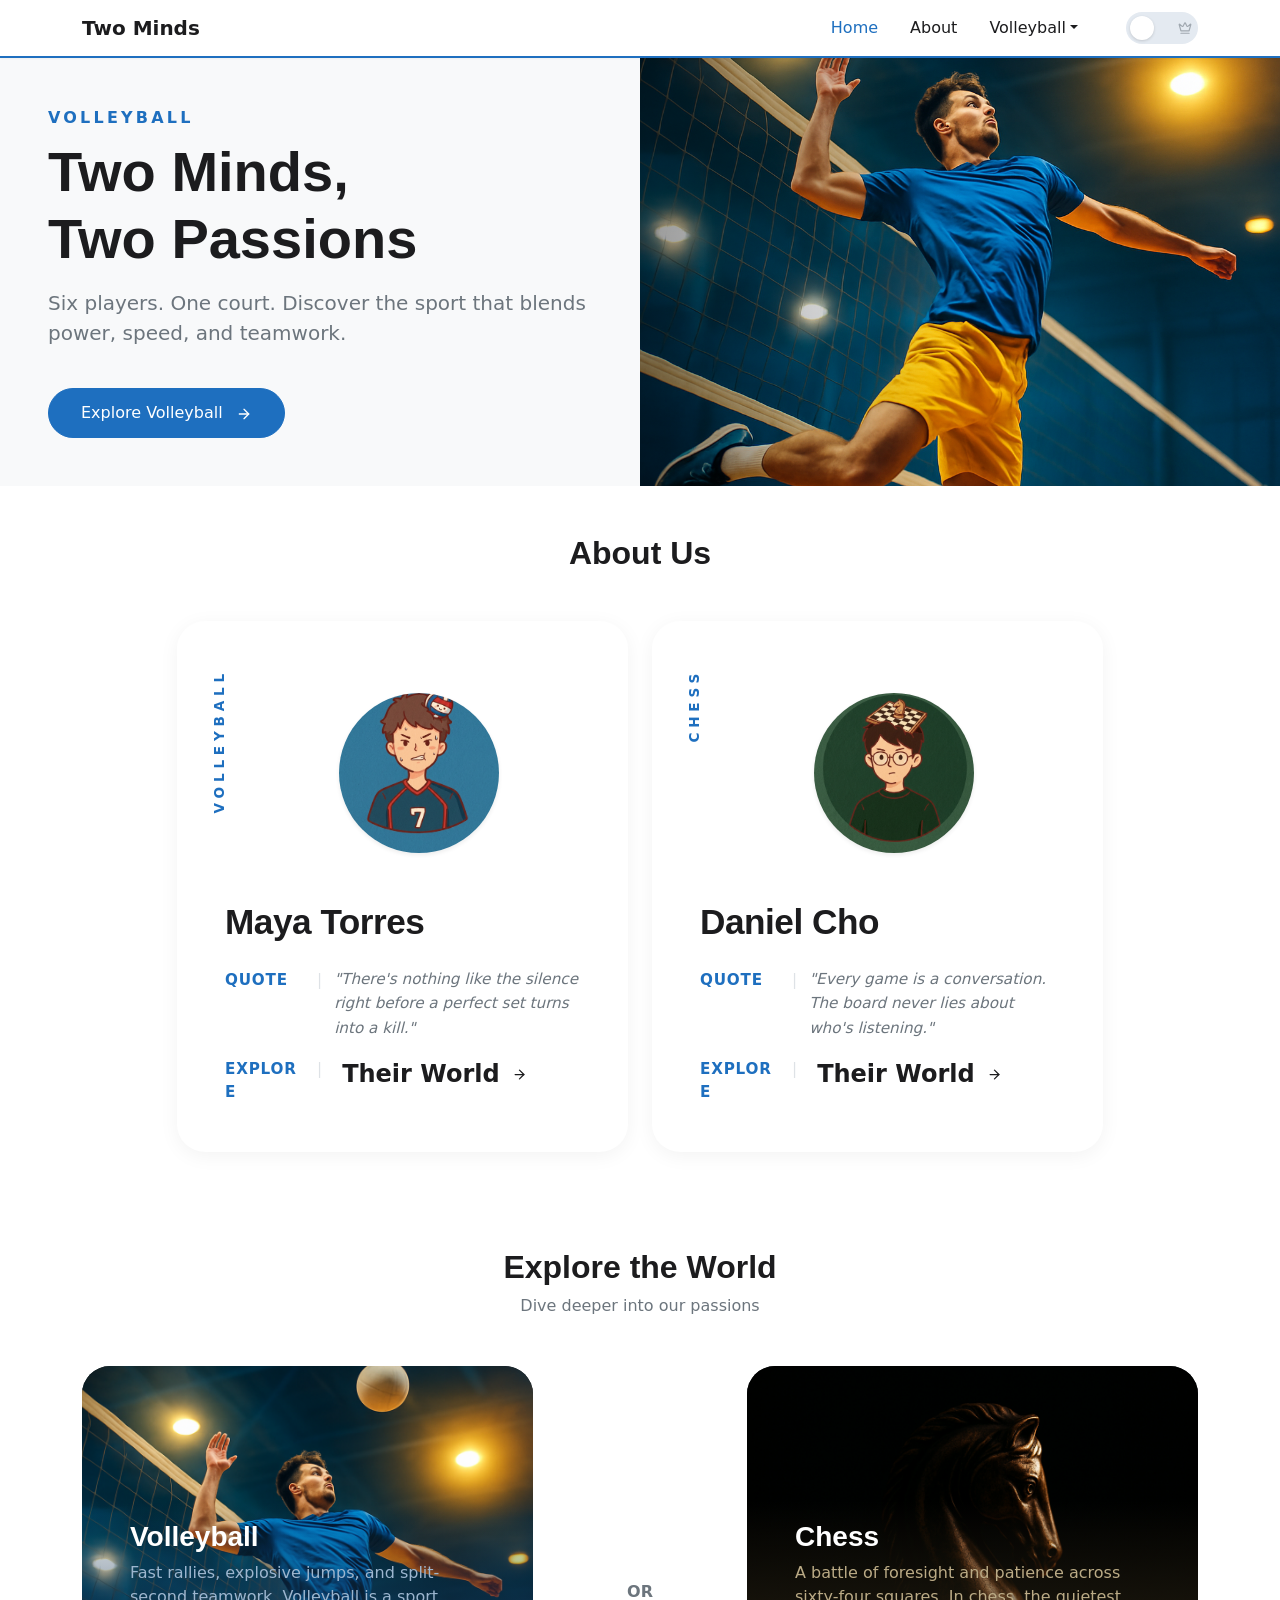
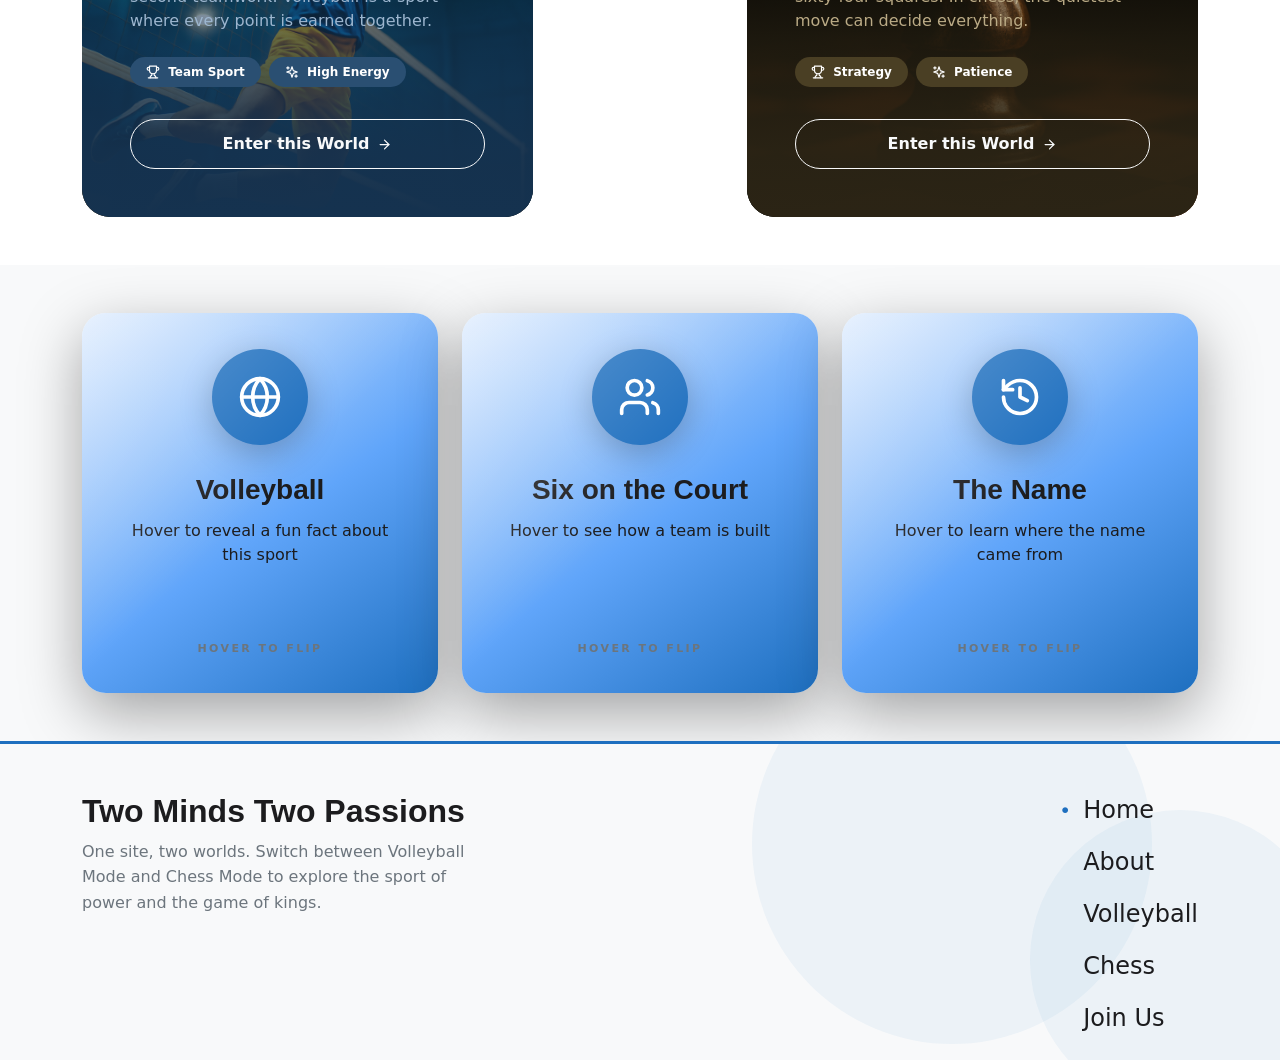
==== index.html @ 5bdd3b9e "Added extra pages and simplified everything" ====
<!DOCTYPE html>
<html lang="en" data-mode="volleyball">

<head>
  <meta charset="UTF-8">
  <title>Home Page</title>
  <link href="https://cdn.jsdelivr.net/npm/bootstrap@5.3.3/dist/css/bootstrap.min.css" rel="stylesheet">
  <link rel="stylesheet" href="./css/styles.css">
  <link rel="icon" href="data:,">
</head>

<body class="tmt">
  <!-- Navigation Bar -->
  <header class="navbar navbar-expand-md sticky-top tmt cnav">
    <div class="container">
      <a href="./index.html" class="navbar-brand fw-bold">Two Minds</a>
      <ul class="navbar-nav ms-auto me-4 gap-3 align-items-center">
        <li class="nav-item">
          <a href="./index.html" class="nav-link active">Home</a>
        </li>
        <li class="nav-item">
          <a href="./about.html" class="nav-link">About</a>
        </li>
        <li class="nav-item dropdown">
          <a class="nav-link dropdown-toggle dtl" href="javascript:void(0)" data-bs-toggle="dropdown">Volleyball</a>
          <ul class="dmenu dropdown-menu">
            <li><a class="dropdown-item" href="./chess_matches.html">Matches</a></li>
          </ul>
        </li>
      </ul>
      <div class="d-flex align-items-center">
        <!-- Mode Toggle -->
        <button type="button" class="mtn mt mtl ms-md-3">
          <span class="mti">
            <svg class="mtiv" width="14" height="14" viewBox="0 0 24 24" fill="none" stroke="currentColor"
              stroke-width="2" stroke-linecap="round" stroke-linejoin="round">
              <circle cx="12" cy="12" r="10" />
              <path d="M12 2a14.5 14.5 0 0 0 0 20 14.5 14.5 0 0 0 0-20" />
              <path d="M2 12h20" />
            </svg>
            <svg class="mtic" width="14" height="14" viewBox="0 0 24 24" fill="none" stroke="currentColor"
              stroke-width="2" stroke-linecap="round" stroke-linejoin="round">
              <path
                d="M11.562 3.266a.5.5 0 0 1 .876 0L15.39 8.87a1 1 0 0 0 1.516.294L21.183 5.5a.5.5 0 0 1 .798.519l-2.834 10.246a1 1 0 0 1-.956.734H5.81a1 1 0 0 1-.957-.734L2.02 6.019a.5.5 0 0 1 .798-.519l4.276 3.664a1 1 0 0 0 1.516-.294z" />
              <path d="M5 21h14" />
            </svg>
          </span>
          <span class="mtk"></span>
        </button>
      </div>
    </div>
  </header>

  <main>
    <!-- ============================================== -->
    <!-- HERO SECTION                                   -->
    <!-- The big introductory banner at the top of the  -->
    <!-- page with the image and main title.            -->
    <!-- ============================================== -->
    <section class="hero tmt">
      <div class="container-fluid p-0">
        <div class="row g-0">
          <div class="col-md-6 order-md-2">
            <div class="spot hwrap w-100 h-100">
              <img class="hbase img-fluid w-100 h-100 object-fit-cover" src="./assets/volleyball_hero.png">
              <div class="rlayer">
                <img class="rimage img-fluid w-100 h-100 object-fit-cover" src="./assets/chess_hero.png">
                <span class="ring"></span>
              </div>
              <div class="hgrad"></div>
            </div>
          </div>
          <div class="col-md-6 order-md-1 d-flex align-items-center">
            <div class="hcont p-5 w-100">
              <p class="heye mb-2 text-uppercase fw-bold">Volleyball</p>
              <h1 class="htit display-4 fw-bold">Two Minds, Two Passions</h1>
              <p class="hsub lead mt-3">Six players. One court. Discover the sport that
                blends power, speed, and teamwork.</p>
              <a href="./about.html#hobbies" class="cta btn btn-primary mt-4">
                <span class="ctat">Explore Volleyball</span>
                <svg class="ms-2" width="16" height="16" viewBox="0 0 24 24" fill="none" stroke="currentColor"
                  stroke-width="2" stroke-linecap="round" stroke-linejoin="round">
                  <path d="M5 12h14" />
                  <path d="m12 5 7 7-7 7" />
                </svg>
              </a>
            </div>
          </div>
        </div>
      </div>
    </section>

    <!-- ============================================== -->
    <!-- ABOUT US SECTION                               -->
    <!-- The section displaying the business cards for  -->
    <!-- the two different profiles (Volleyball/Chess)  -->
    <!-- ============================================== -->
    <section class="about tmt py-5">
      <div class="container">
        <div class="reveal text-center mb-5">
          <h2 class="about-heading fw-bold">
            About Us
            <span class="about-underline"></span>
          </h2>
        </div>

        <div class="row g-4 justify-content-center about-cards">
          <div class="col-md-5 reveal reveal-delay-1">
            <div class="card bcard h-100 border-0 tmt">
              <div class="bcinn d-flex flex-column h-100  p-4 p-xl-5">

                <div class="bcvl">VOLLEYBALL</div>

                <div class="bcaw d-flex justify-content-center mb-5 mt-4">
                  <img class="bca rounded-circle object-fit-cover shadow-sm" src="./assets/volleyball_player.jpg"
                    width="160" height="160">
                </div>

                <div class="bci mt-auto text-start">
                  <h3 class="bcn fw-bold mb-4">Maya Torres</h3>

                  <div class="bcdets d-flex flex-column gap-3">
                    <div class="bcdr">
                      <span class="bcdl">QUOTE</span>
                      <span class="bcds">|</span>
                      <span class="bcdv fst-italic">"There's nothing like the silence right before a
                        perfect set turns into a kill."</span>
                    </div>
                    <div class="bcdr">
                      <span class="bcdl">EXPLORE</span>
                      <span class="bcds">|</span>
                      <a href="#hobbies" class="flink text-decoration-none fw-bold" data-set-mode="volleyball">
                        Their World
                        <svg class="ms-1" width="15" height="15" viewBox="0 0 24 24" fill="none" stroke="currentColor"
                          stroke-width="2" stroke-linecap="round" stroke-linejoin="round">
                          <path d="M5 12h14" />
                          <path d="m12 5 7 7-7 7" />
                        </svg>
                      </a>
                    </div>
                  </div>
                </div>

              </div>
            </div>
          </div>

          <div class="col-md-5 reveal reveal-delay-2">
            <div class="card bcard h-100 border-0 tmt">
              <div class="bcinn d-flex flex-column h-100  p-4 p-xl-5">

                <div class="bcvl">CHESS</div>

                <div class="bcaw d-flex justify-content-center mb-5 mt-4">
                  <img class="bca rounded-circle object-fit-cover shadow-sm" src="./assets/chess_player.jpg" width="160"
                    height="160">
                </div>

                <div class="bci mt-auto text-start">
                  <h3 class="bcn fw-bold mb-4">Daniel Cho</h3>

                  <div class="bcdets d-flex flex-column gap-3">
                    <div class="bcdr">
                      <span class="bcdl">QUOTE</span>
                      <span class="bcds">|</span>
                      <span class="bcdv fst-italic">"Every game is a conversation. The board never lies
                        about who's listening."</span>
                    </div>
                    <div class="bcdr">
                      <span class="bcdl">EXPLORE</span>
                      <span class="bcds">|</span>
                      <a href="#hobbies" class="flink text-decoration-none fw-bold" data-set-mode="chess">
                        Their World
                        <svg class="ms-1" width="15" height="15" viewBox="0 0 24 24" fill="none" stroke="currentColor"
                          stroke-width="2" stroke-linecap="round" stroke-linejoin="round">
                          <path d="M5 12h14" />
                          <path d="m12 5 7 7-7 7" />
                        </svg>
                      </a>
                    </div>
                  </div>
                </div>

              </div>
            </div>
          </div>
        </div>
      </div>
    </section>

    <!-- Hobby Cards -->
    <section class="hobbies tmt py-5">
      <div class="container">
        <div class="reveal text-center mb-5">
          <h2 class="hobbies-heading fw-bold">Explore the World</h2>
          <p class="hobbies-subheading text-muted">Dive deeper into our passions</p>
        </div>

        <div class="row g-4 justify-content-center">
          <div class="col-md-5 reveal">
            <div class="card hcard border-0 h-100 overflow-hidden text-white bg-dark">
              <img class="card-img object-fit-cover h-100 w-100" src="./assets/volleyball_hero.png">
              <div class="position-absolute top-0 start-0 w-100 h-100"
                style="background: linear-gradient(to top, #15324f 0%, #15324ff2 15%, #15324fa6 40%, #00000000 70%); pointer-events: none;">
              </div>

              <div class="card-img-overlay d-flex flex-column justify-content-end p-4 p-xl-5">
                <h3 class="card-title fw-bold">Volleyball</h3>
                <p class="card-text mb-4" style="color: #9db6cf;">Fast rallies, explosive jumps, and split-second
                  teamwork. Volleyball is a sport where every point is earned together.</p>
                <div class="d-flex gap-2 mb-4 flex-wrap">
                  <span class="badge rounded-pill py-2 px-3" style="background-color: #2a4f72;">
                    <svg class="me-1" width="14" height="14" viewBox="0 0 24 24" fill="none" stroke="currentColor"
                      stroke-width="2" stroke-linecap="round" stroke-linejoin="round">
                      <path d="M6 9H4.5a2.5 2.5 0 0 1 0-5H6" />
                      <path d="M18 9h1.5a2.5 2.5 0 0 0 0-5H18" />
                      <path d="M4 22h16" />
                      <path d="M10 14.66V17c0 .55-.47.98-.97 1.21C7.85 18.75 7 20.24 7 22" />
                      <path d="M14 14.66V17c0 .55.47.98.97 1.21C16.15 18.75 17 20.24 17 22" />
                      <path d="M18 2H6v7a6 6 0 0 0 12 0V2Z" />
                    </svg>
                    Team Sport
                  </span>
                  <span class="badge rounded-pill py-2 px-3" style="background-color: #2a4f72;">
                    <svg class="me-1" width="14" height="14" viewBox="0 0 24 24" fill="none" stroke="currentColor"
                      stroke-width="2" stroke-linecap="round" stroke-linejoin="round">
                      <path
                        d="m12 3-1.912 5.813a2 2 0 0 1-1.275 1.275L3 12l5.813 1.912a2 2 0 0 1 1.275 1.275L12 21l1.912-5.813a2 2 0 0 1 1.275-1.275L21 12l-5.813-1.912a2 2 0 0 1-1.275-1.275L12 3Z" />
                      <path d="M5 3v4" />
                      <path d="M19 17v4" />
                      <path d="M3 5h4" />
                      <path d="M17 19h4" />
                    </svg>
                    High Energy
                  </span>
                </div>
                <button type="button"
                  class="btn btn-outline-light mt-2 fw-bold d-flex align-items-center justify-content-center"
                  data-set-mode="volleyball">
                  Enter this World
                  <svg class="ms-2" width="15" height="15" viewBox="0 0 24 24" fill="none" stroke="currentColor"
                    stroke-width="2" stroke-linecap="round" stroke-linejoin="round">
                    <path d="M5 12h14" />
                    <path d="m12 5 7 7-7 7" />
                  </svg>
                </button>
              </div>
            </div>
          </div>

          <div class="col-md-2 d-flex align-items-center justify-content-center py-3">
            <span class="text-muted text-uppercase fw-bold">or</span>
          </div>

          <div class="col-md-5 reveal reveal-delay-1">
            <div class="card hcard border-0 h-100 overflow-hidden text-white bg-dark">
              <img class="card-img object-fit-cover h-100 w-100" src="./assets/chess_hero.png">
              <div class="position-absolute top-0 start-0 w-100 h-100"
                style="background: linear-gradient(to top, #2b2415 0%, #2b2415f2 15%, #2b2415a6 40%, #00000000 70%); pointer-events: none;">
              </div>

              <div class="card-img-overlay d-flex flex-column justify-content-end p-4 p-xl-5">
                <h3 class="card-title fw-bold">Chess</h3>
                <p class="card-text mb-4" style="color: #bbab86;">A battle of foresight and patience across sixty-four
                  squares. In chess, the quietest move can decide everything.</p>
                <div class="d-flex gap-2 mb-4 flex-wrap">
                  <span class="badge rounded-pill py-2 px-3" style="background-color: #4a3f24;">
                    <svg class="me-1" width="14" height="14" viewBox="0 0 24 24" fill="none" stroke="currentColor"
                      stroke-width="2" stroke-linecap="round" stroke-linejoin="round">
                      <path d="M6 9H4.5a2.5 2.5 0 0 1 0-5H6" />
                      <path d="M18 9h1.5a2.5 2.5 0 0 0 0-5H18" />
                      <path d="M4 22h16" />
                      <path d="M10 14.66V17c0 .55-.47.98-.97 1.21C7.85 18.75 7 20.24 7 22" />
                      <path d="M14 14.66V17c0 .55.47.98.97 1.21C16.15 18.75 17 20.24 17 22" />
                      <path d="M18 2H6v7a6 6 0 0 0 12 0V2Z" />
                    </svg>
                    Strategy
                  </span>
                  <span class="badge rounded-pill py-2 px-3" style="background-color: #4a3f24;">
                    <svg class="me-1" width="14" height="14" viewBox="0 0 24 24" fill="none" stroke="currentColor"
                      stroke-width="2" stroke-linecap="round" stroke-linejoin="round">
                      <path
                        d="m12 3-1.912 5.813a2 2 0 0 1-1.275 1.275L3 12l5.813 1.912a2 2 0 0 1 1.275 1.275L12 21l1.912-5.813a2 2 0 0 1 1.275-1.275L21 12l-5.813-1.912a2 2 0 0 1-1.275-1.275L12 3Z" />
                      <path d="M5 3v4" />
                      <path d="M19 17v4" />
                      <path d="M3 5h4" />
                      <path d="M17 19h4" />
                    </svg>
                    Patience
                  </span>
                </div>
                <button type="button"
                  class="btn btn-outline-light mt-2 fw-bold d-flex align-items-center justify-content-center"
                  data-set-mode="chess">
                  Enter this World
                  <svg class="ms-2" width="15" height="15" viewBox="0 0 24 24" fill="none" stroke="currentColor"
                    stroke-width="2" stroke-linecap="round" stroke-linejoin="round">
                    <path d="M5 12h14" />
                    <path d="m12 5 7 7-7 7" />
                  </svg>
                </button>
              </div>
            </div>
          </div>
        </div>
      </div>
    </section>

    <!-- Save the current mode state -->
    <section class="highlights tmt py-5">
      <div class="container">
        <div class="row g-4 grid justify-content-center"></div>
      </div>
    </section>
  </main>

  <!-- Footer -->
  <footer class="footer tmt pt-5 pb-4">
    <div class="container d-flex justify-content-between">
      <div>
        <h3 class="fw-bold fs-2">Two Minds Two Passions</h3>
        <p class="ftag mb-4 pe-md-5" style="max-width: 450px;">
          One site, two worlds. Switch between Volleyball Mode and Chess Mode to explore the sport of power and the game
          of kings.
        </p>
      </div>
      <nav class="d-flex flex-column gap-3">
        <a href="./index.html" class="flink position-relative">
          <span class="position-absolute translate-middle-y"
            style="left: -16px; top: 50%; color: var(--primary); font-size: 20px;">•</span>
          Home
        </a>
        <a href="./about.html" class="flink">About</a>
        <a href="./index.html#hobbies" class="flink" data-set-mode="volleyball">Volleyball</a>
        <a href="./index.html#hobbies" class="flink" data-set-mode="chess">Chess</a>
        <a href="./join_us.html" class="flink">Join Us</a>
      </nav>
    </div>
  </footer>

  <!-- JavaScript -->
  <script src="https://cdn.jsdelivr.net/npm/bootstrap@5.3.3/dist/js/bootstrap.bundle.min.js"></script>
  <script src="./js/main.js"></script>
</body>

</html>
---- css/styles.css ----
/* ===== Design System: Material Design 3 Color Roles & Custom Properties ===== */
:root {
  /* Volleyball Mode (Light) */
  --primary: #1e6fbf; /* Blue */
  --accent: #f5c518; /* Yellow */
  --surface: #ffffff;
  --surfacealt: #f8f9fa; /* Light Gray */
  --text: #1c1c1e;
  --textalt: #6c757d;
  --cardbg: #ffffff;
  --border: #dee2e6;
  --footerbg: #f8f9fa;
  --footertext: var(--textalt);
}

[data-mode="chess"] {
  /* Chess Mode (Dark) */
  --primary: #d4a017; /* Gold */
  --accent: #ede8d0; /* Ivory */
  --surface: #121212;
  --surfacealt: #161616;
  --text: #f2f2f2;
  --textalt: #a09080;
  --cardbg: #1e1e1e;
  --border: #3a3020;
  --footerbg: #161616;
  --footertext: var(--textalt);
}

/* ===== Reset & Base (Apple HIG Typography) ===== */
html {
  scroll-behavior: smooth;
  font-family: -apple-system, BlinkMacSystemFont, "Segoe UI", Roboto, "Helvetica Neue", Arial, sans-serif;
  -webkit-font-smoothing: antialiased;
}

body {
  background-color: var(--surface);
  color: var(--text);
  line-height: 1.5;
  transition: background-color 0.5s ease-in-out, color 0.5s ease-in-out, opacity 0.5s ease-in-out;
}

.text-muted {
  color: var(--textalt) !important;
}

/* Override Bootstrap Defaults for Apple HIG Typography */
h1, h2, h3, h4, h5, h6, .h1, .h2, .h3, .h4, .h5, .h6 {
  font-family: -apple-system, BlinkMacSystemFont, "Segoe UI", Roboto, "Helvetica Neue", Arial, sans-serif;
  font-weight: 700;
  color: var(--text);
}

a {
  text-decoration: none;
  color: var(--primary);
}
a:hover {
  color: var(--accent);
}

/* ===== Global Transitions ===== */
.tmt,
.tmt * {
  transition-property: background-color, color, border-color, box-shadow, fill, stroke, transform, opacity;
  transition-duration: 0.5s;
  transition-timing-function: ease-in-out;
}

/* ===== Navbar (Bootstrap Overrides) ===== */
.cnav {
  background-color: var(--surface);
  border-bottom: 2px solid var(--primary);
  box-shadow: 0 1px 2px #0000000D;
}

.cnav .nav-link {
  color: var(--text);
  position: relative;
}

/* Nav Link Underline Animation */

.cnav .nav-link.active {
  color: var(--primary);
}

.cnav .nav-link:hover {
  color: var(--accent);
}

.cnav .navbar-brand {
  color: var(--text);
  transition: color 0.3s ease;
}

.cnav .navbar-brand:hover {
  color: var(--primary);
}

/* Navbar Toggle icon color fix for dark mode */
[data-mode="chess"] .navbar-toggler-icon {
  filter: invert(1);
}


/* Dropdown Menu overrides */
.dropdown-menu {
  background-color: var(--surface);
  border: 1px solid var(--border);
  border-radius: 8px;
  display: block;
  opacity: 0;
  visibility: hidden;
  transform: translateY(10px);
  transition: opacity 0.3s ease, transform 0.3s ease, visibility 0.3s;
}

.dropdown:hover .dropdown-menu {
  opacity: 1;
  visibility: visible;
  transform: translateY(0);
}
.dropdown-item {
  color: var(--text);
  transition: background-color 0.2s, color 0.2s;
}
.dropdown-item:hover,
.dropdown-item:focus {
  background-color: var(--surfacealt);
  color: var(--primary);
}
.dropdown-item.active,
.dropdown-item:active {
  background-color: var(--primary);
  color: var(--surface);
}

@media (min-width: 768px) {
  .dropdown:hover .dropdown-menu {
    display: block;
    margin-top: 0;
  }
}

/* ===== Hero Spotlight Component ===== */
.hero {
  background-color: var(--surfacealt);
}
.hwrap {
  position: relative;
  overflow: hidden;
  min-height: 400px;
}
.hbase,
.rimage {
  position: absolute;
  inset: 0;
  object-fit: cover;
}
.rlayer {
  pointer-events: none;
  position: absolute;
  inset: 0;
  opacity: 0;
  transition: opacity 0.3s ease-out;
}
.rlayer.is-active {
  opacity: 1;
}
.hgrad {
  pointer-events: none;
  position: absolute;
  inset: 0;
  background: linear-gradient(to right, #00000066, #00000000, #00000000);
}
.heye {
  letter-spacing: 3.2px;
  color: var(--primary);
}
.htit {
  text-wrap: balance;
}
.hsub {
  text-wrap: pretty;
  color: var(--textalt);
}
.cta {
  background-color: var(--primary);
  border-color: var(--primary);
  color: var(--surface);
}
.cta:hover {
  background-color: var(--accent);
  border-color: var(--accent);
  color: #1c1c1e; /* Hardcoded dark text for excellent contrast against light hover backgrounds */
}

/* ===== Business Card Layout (About Us) ===== */
.bcard, .hcard {
  border-radius: 28px !important;
}

.bcard {
  background-color: var(--cardbg);
  overflow: hidden;
  box-shadow: 0 4px 20px #0000000D;
  border: 0;
}

.bcvl {
  position: absolute;
  top: 48px;
  left: 32px;
  writing-mode: vertical-rl;
  transform: rotate(180deg);
  text-transform: uppercase;
  font-weight: 700;
  letter-spacing: 4.8px;
  color: var(--primary);
  font-size: 13.6px;
}
.bcaw {
  padding-left: 32px;
}
.bcn {
  font-size: 35.2px;
  letter-spacing: -0.48px;
}
.bcdr {
  display: flex;
  align-items: flex-start;
  font-size: 15.2px;
}
.bcdl {
  font-weight: 700;
  text-transform: uppercase;
  color: var(--primary);
  width: 80px;
  flex-shrink: 0;
  letter-spacing: 0.8px;
  margin-top: 2.4px; /* Optical alignment with text */
}
.bcds {
  margin: 2.4px 12px 0 12px;
  color: var(--border);
}
.bcdv {
  color: var(--textalt);
  line-height: 1.6;
}
/* ===== Hobby Card Override ===== */
.hcard {
  min-height: 420px;
}

/* ===== Flip Cards (Highlights) ===== */
.highlights-tile {
  height: 380px;
}
.tmp {
  perspective: 800px;
}
.tf {
  transform-style: preserve-3d;
  transition: transform 0.5s ease-in-out;
  position: relative;
  height: 100%;
  width: 100%;
}
.tft:hover .tf,
.tft:focus-visible .tf,
.tft.isf .tf {
  transform: rotateY(180deg);
}
.tff {
  backface-visibility: hidden;
  -webkit-backface-visibility: hidden;
  position: absolute;
  inset: 0;
  display: flex;
  align-items: center;
  justify-content: center;
  border-radius: 24px;
  text-align: center;
}
.tfb {
  transform: rotateY(180deg);
}
.highlights {
  background-color: var(--surfacealt);
}
.htrig {
  height: 100%;
  width: 100%;
  cursor: pointer;
  text-align: left;
  border: none;
  background: none;
  padding: 0;
}
.hfront, .hback {
  flex-direction: column;
  padding: 36px;
  box-shadow: 0 20px 60px #00000059;
  background-color: var(--cardbg);
}
.hfglare {
  position: absolute;
  inset: 0;
  background: linear-gradient(135deg, #FFFFFF59 0%, #FFFFFF00 50%);
  pointer-events: none;
}
.tff, .htrig, .hfglare {
  border-radius: 24px;
}

.hiwrap {
  margin-bottom: 28px;
  display: flex;
  height: 96px;
  width: 96px;
  align-items: center;
  justify-content: center;
  border-radius: 9999px;
  background: var(--primary);
  box-shadow: 0 8px 32px #00000040;
}
.hiwrap svg {
  height: 44px;
  width: 44px;
  color: var(--surface);
}
.hctit, .hbtit {
  font-weight: 700;
  margin-bottom: 12px;
}
.hchin, .hblab {
  margin-top: auto;
  font-size: 11px;
  font-weight: 600;
  text-transform: uppercase;
  letter-spacing: 2.4px;
  color: var(--textalt);
}

/* ===== Footer ===== */
.footer {
  position: relative;
  overflow: hidden;
  background-color: var(--footerbg);
  border-top: 3px solid var(--primary);
  color: var(--footertext);
  z-index: 1;
}
.footer::before,
.footer::after {
  content: "";
  position: absolute;
  border-radius: 50%;
  background-color: var(--primary);
  opacity: 0.05;
  z-index: -1;
  pointer-events: none;
}
.footer::before {
  width: 400px;
  height: 400px;
  top: -100px;
  right: 10%;
}
.footer::after {
  width: 300px;
  height: 300px;
  bottom: -50px;
  right: -50px;
}
.ftag {
  line-height: 1.6;
}
.flink {
  color: var(--text);
  transition: color 0.3s ease;
  text-decoration: none;
  font-size: 1.5rem; /* Equivalent to fs-4 */
  padding-left: 0.5rem; /* Equivalent to ps-2 */
}
/* ===== Mode Toggle (Existing Logic) ===== */
.btn {
  border-radius: 9999px;
  padding: 12px 32px;
  transition: transform 0.2s ease, background-color 0.3s ease, color 0.3s ease, border-color 0.3s ease;
  position: relative;
  overflow: hidden;
}

.btn:hover {
  transform: scale(1.05);
}

.btn:active {
  transform: scale(0.95);
}

.mt {
  position: relative;
  display: inline-flex;
  align-items: center;
  border-radius: 9999px;
  padding: 0 4px;
  transition: background-color 0.3s ease-in-out;
  background: #e4eaf1;
  border: none;
}
[data-mode="chess"] .mt {
  background: #2a2310;
}
.mt:focus-visible {
  outline: none;
  box-shadow: 0 0 0 2px var(--surface), 0 0 0 4px var(--primary);
}
.mtl { height: 32px; width: 72px; }
.mtl .mtk { height: 24px; width: 24px; }
.mts { height: 24px; width: 50px; }
.mts .mtk { height: 18px; width: 18px; }

.mti {
  pointer-events: none;
  position: absolute;
  inset: 0;
  display: flex;
  align-items: center;
  justify-content: space-between;
  padding: 0 6px;
}
.mtiv { color: #1e6fbf; }
[data-mode="chess"] .mtiv { color: #6c757d; }
.mtic { color: #a0a8b0; }
[data-mode="chess"] .mtic { color: #d4a017; }

.mtk {
  position: relative;
  z-index: 10;
  display: inline-flex;
  align-items: center;
  justify-content: center;
  border-radius: 9999px;
  background: #FFFFFF;
  box-shadow: 0 1px 3px #00000026;
  transition: transform 0.3s ease-in-out;
  transform: translateX(0);
}
[data-mode="chess"] .mtk {
  background: #d4a017;
}
[data-mode="chess"] .mtl .mtk { transform: translateX(40px); }
[data-mode="chess"] .mts .mtk { transform: translateX(26px); }


/* ===== Reveal Animations ===== */
.reveal {
  opacity: 0;
  transform: translateY(30px);
  transition: opacity 0.8s ease-out, transform 0.8s ease-out;
}
.reveal.is-visible {
  opacity: 1;
  transform: translateY(0);
}
.reveal-delay-1 { transition-delay: 0.2s; }
.reveal-delay-2 { transition-delay: 0.4s; }

/* Specific styling from join_us.html following design system guidelines */
.jhero {
  background: linear-gradient(135deg, var(--surface) 0%, var(--surfacealt) 100%);
  padding: 96px 0 48px;
  border-bottom: 1px solid var(--border);
}

.fcard {
  border: 1px solid var(--border);
  border-radius: 16px;
  box-shadow: 0 12px 32px #0000000D;
  background-color: var(--surface);
  overflow: hidden;
}



.form-label {
  font-weight: 600;
  color: var(--text);
  margin-bottom: 8px;
}

.form-control,
.form-select {
  background-color: var(--surfacealt);
  border: 1px solid var(--border);
  color: var(--text);
  border-radius: 8px;
  padding: 12px 16px;
  transition: all 0.2s ease;
}

.form-control:focus,
.form-select:focus {
  background-color: var(--surface);
  border-color: var(--primary);
  box-shadow: 0 0 0 3px #1E6FBF33;
}

[data-mode="chess"] .form-control:focus,
[data-mode="chess"] .form-select:focus {
  box-shadow: 0 0 0 3px #BBAB8633;
}

.form-check-input:checked {
  background-color: var(--primary);
  border-color: var(--primary);
}

.invalid-feedback {
  font-size: 14px;
  margin-top: 8px;
}

/* Ensure modal looks good in dark mode */
[data-mode="chess"] .modal-content {
  background-color: var(--surface);
  color: var(--text);
  border: 1px solid var(--border);
}

[data-mode="chess"] .modal-header {
  border-bottom-color: var(--border);
}

[data-mode="chess"] .modal-footer {
  border-top-color: var(--border);
}
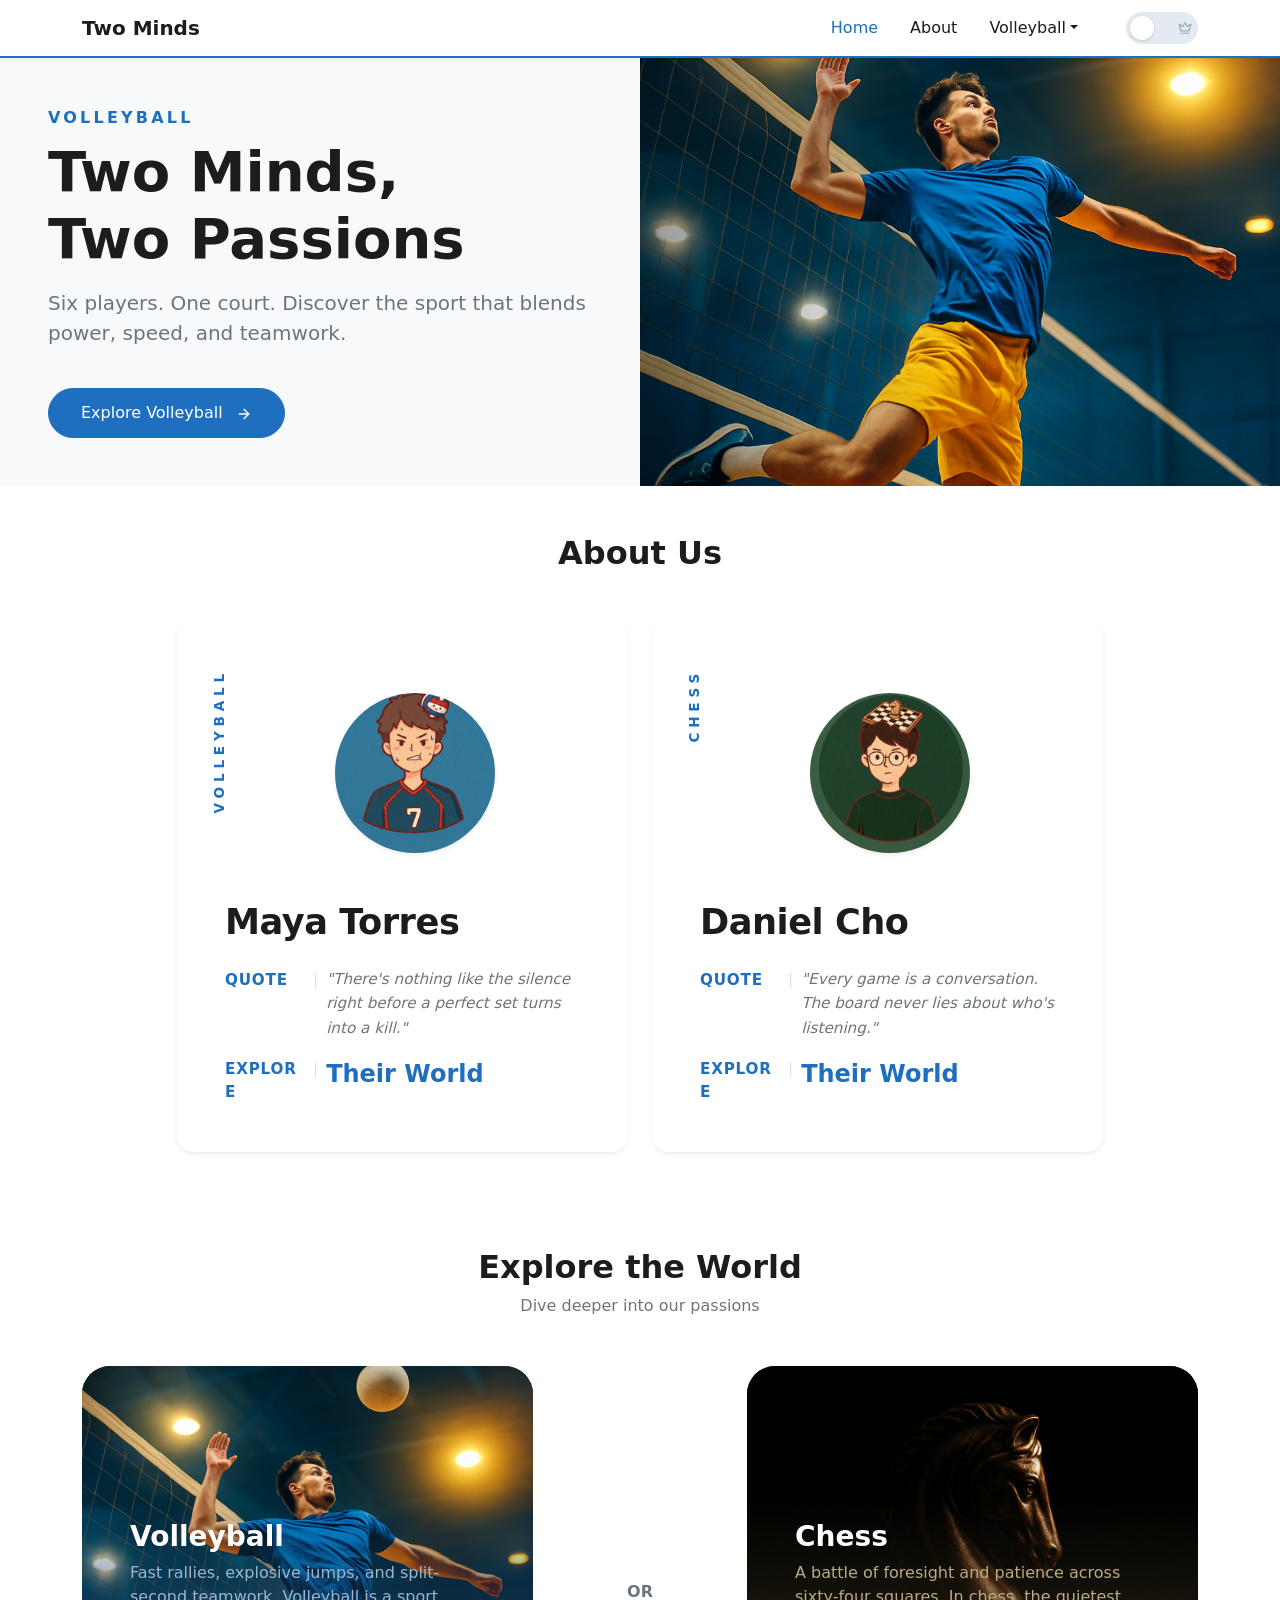
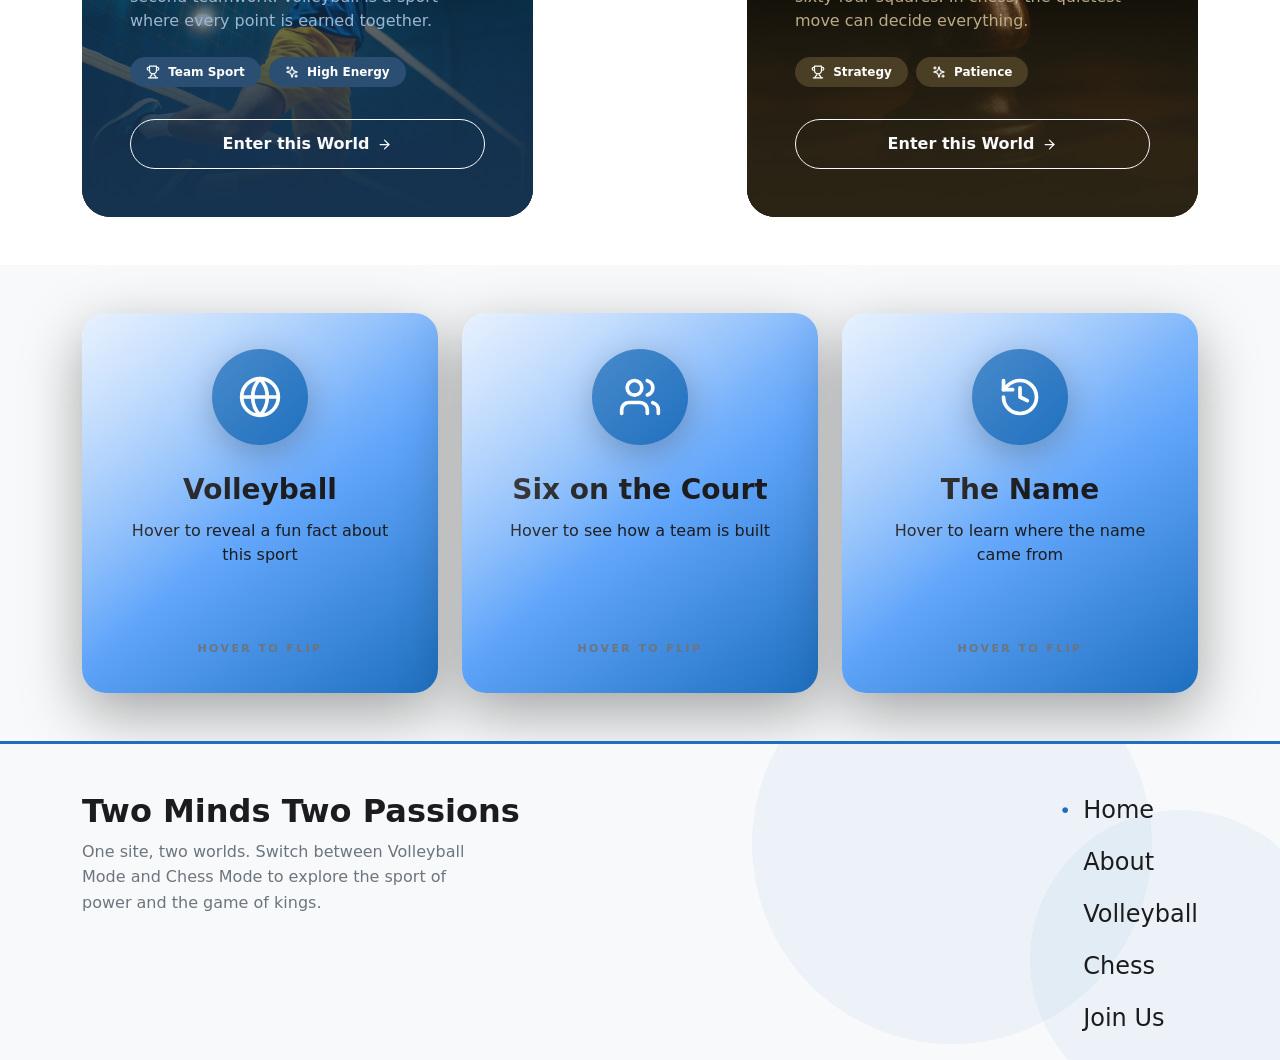
==== commit d52d46bf: "Created second sub-page for chess and linked" ====
--- a/index.html
+++ b/index.html
@@ -22,41 +22,22 @@
           <a href="./about.html" class="nav-link">About</a>
         </li>
         <li class="nav-item dropdown">
-          <a class="nav-link dropdown-toggle dtl" href="javascript:void(0)" data-bs-toggle="dropdown">Volleyball</a>
+          <a class="nav-link dropdown-toggle dtl" href="javascript:void(0)" data-bs-toggle="dropdown">Chess</a>
           <ul class="dmenu dropdown-menu">
             <li><a class="dropdown-item" href="./chess_matches.html">Matches</a></li>
+            <li><a class="dropdown-item" href="./chess_openings.html">Openings</a></li>
           </ul>
         </li>
       </ul>
       <div class="d-flex align-items-center">
         <!-- Mode Toggle -->
-        <button type="button" class="mtn mt mtl ms-md-3">
-          <span class="mti">
-            <svg class="mtiv" width="14" height="14" viewBox="0 0 24 24" fill="none" stroke="currentColor"
-              stroke-width="2" stroke-linecap="round" stroke-linejoin="round">
-              <circle cx="12" cy="12" r="10" />
-              <path d="M12 2a14.5 14.5 0 0 0 0 20 14.5 14.5 0 0 0 0-20" />
-              <path d="M2 12h20" />
-            </svg>
-            <svg class="mtic" width="14" height="14" viewBox="0 0 24 24" fill="none" stroke="currentColor"
-              stroke-width="2" stroke-linecap="round" stroke-linejoin="round">
-              <path
-                d="M11.562 3.266a.5.5 0 0 1 .876 0L15.39 8.87a1 1 0 0 0 1.516.294L21.183 5.5a.5.5 0 0 1 .798.519l-2.834 10.246a1 1 0 0 1-.956.734H5.81a1 1 0 0 1-.957-.734L2.02 6.019a.5.5 0 0 1 .798-.519l4.276 3.664a1 1 0 0 0 1.516-.294z" />
-              <path d="M5 21h14" />
-            </svg>
-          </span>
-          <span class="mtk"></span>
-        </button>
+        <button type="button" class="mtn mt mtl ms-md-3"></button>
       </div>
     </div>
   </header>
 
   <main>
-    <!-- ============================================== -->
-    <!-- HERO SECTION                                   -->
-    <!-- The big introductory banner at the top of the  -->
-    <!-- page with the image and main title.            -->
-    <!-- ============================================== -->
+    <!-- Hero section, image reveal different mode image as preview -->
     <section class="hero tmt">
       <div class="container-fluid p-0">
         <div class="row g-0">
@@ -90,105 +71,66 @@
       </div>
     </section>
 
-    <!-- ============================================== -->
-    <!-- ABOUT US SECTION                               -->
-    <!-- The section displaying the business cards for  -->
-    <!-- the two different profiles (Volleyball/Chess)  -->
-    <!-- ============================================== -->
+    <!-- About us section -->
     <section class="about tmt py-5">
       <div class="container">
-        <div class="reveal text-center mb-5">
-          <h2 class="about-heading fw-bold">
-            About Us
-            <span class="about-underline"></span>
-          </h2>
-        </div>
-
-        <div class="row g-4 justify-content-center about-cards">
-          <div class="col-md-5 reveal reveal-delay-1">
-            <div class="card bcard h-100 border-0 tmt">
-              <div class="bcinn d-flex flex-column h-100  p-4 p-xl-5">
-
-                <div class="bcvl">VOLLEYBALL</div>
-
-                <div class="bcaw d-flex justify-content-center mb-5 mt-4">
-                  <img class="bca rounded-circle object-fit-cover shadow-sm" src="./assets/volleyball_player.jpg"
-                    width="160" height="160">
-                </div>
-
-                <div class="bci mt-auto text-start">
-                  <h3 class="bcn fw-bold mb-4">Maya Torres</h3>
-
-                  <div class="bcdets d-flex flex-column gap-3">
-                    <div class="bcdr">
-                      <span class="bcdl">QUOTE</span>
-                      <span class="bcds">|</span>
-                      <span class="bcdv fst-italic">"There's nothing like the silence right before a
-                        perfect set turns into a kill."</span>
-                    </div>
-                    <div class="bcdr">
-                      <span class="bcdl">EXPLORE</span>
-                      <span class="bcds">|</span>
-                      <a href="#hobbies" class="flink text-decoration-none fw-bold" data-set-mode="volleyball">
-                        Their World
-                        <svg class="ms-1" width="15" height="15" viewBox="0 0 24 24" fill="none" stroke="currentColor"
-                          stroke-width="2" stroke-linecap="round" stroke-linejoin="round">
-                          <path d="M5 12h14" />
-                          <path d="m12 5 7 7-7 7" />
-                        </svg>
-                      </a>
-                    </div>
-                  </div>
-                </div>
-
-              </div>
-            </div>
-          </div>
-
-          <div class="col-md-5 reveal reveal-delay-2">
-            <div class="card bcard h-100 border-0 tmt">
-              <div class="bcinn d-flex flex-column h-100  p-4 p-xl-5">
-
-                <div class="bcvl">CHESS</div>
-
-                <div class="bcaw d-flex justify-content-center mb-5 mt-4">
-                  <img class="bca rounded-circle object-fit-cover shadow-sm" src="./assets/chess_player.jpg" width="160"
-                    height="160">
-                </div>
-
-                <div class="bci mt-auto text-start">
-                  <h3 class="bcn fw-bold mb-4">Daniel Cho</h3>
-
-                  <div class="bcdets d-flex flex-column gap-3">
-                    <div class="bcdr">
-                      <span class="bcdl">QUOTE</span>
-                      <span class="bcds">|</span>
-                      <span class="bcdv fst-italic">"Every game is a conversation. The board never lies
-                        about who's listening."</span>
-                    </div>
-                    <div class="bcdr">
-                      <span class="bcdl">EXPLORE</span>
-                      <span class="bcds">|</span>
-                      <a href="#hobbies" class="flink text-decoration-none fw-bold" data-set-mode="chess">
-                        Their World
-                        <svg class="ms-1" width="15" height="15" viewBox="0 0 24 24" fill="none" stroke="currentColor"
-                          stroke-width="2" stroke-linecap="round" stroke-linejoin="round">
-                          <path d="M5 12h14" />
-                          <path d="m12 5 7 7-7 7" />
-                        </svg>
-                      </a>
-                    </div>
-                  </div>
-                </div>
-
-              </div>
-            </div>
-          </div>
-        </div>
-      </div>
-    </section>
-
-    <!-- Hobby Cards -->
+        <h2 class="fw-bold text-center mb-5">About Us</h2>
+
+        <div class="row g-4 justify-content-center">
+
+          <div class="col-md-5">
+            <div class="card border-0 shadow-sm p-5 h-100 rounded-4" style="background-color: var(--cardbg);">
+              <div class="bclabel position-absolute text-uppercase fw-bold">VOLLEYBALL</div>
+              <div class="d-flex justify-content-center mb-5 mt-4 ps-4">
+                <img class="rounded-circle object-fit-cover shadow-sm" src="./assets/volleyball_player.jpg" width="160" height="160">
+              </div>
+              <div class="text-start">
+                <h3 class="bcname fw-bold mb-4">Maya Torres</h3>
+                <div class="d-flex flex-column gap-3">
+                  <div class="bcrow d-flex align-items-start">
+                    <span class="bckey fw-bold text-uppercase flex-shrink-0">QUOTE</span>
+                    <span class="bcsep mx-2">|</span>
+                    <span class="fst-italic text-muted" style="line-height: 1.6;">"There's nothing like the silence right before a perfect set turns into a kill."</span>
+                  </div>
+                  <div class="bcrow d-flex align-items-start">
+                    <span class="bckey fw-bold text-uppercase flex-shrink-0">EXPLORE</span>
+                    <span class="bcsep mx-2">|</span>
+                    <a href="#hobbies" class="flink fw-bold p-0" style="color: var(--primary);" data-set-mode="volleyball">Their World</a>
+                  </div>
+                </div>
+              </div>
+            </div>
+          </div>
+
+          <div class="col-md-5">
+            <div class="card border-0 shadow-sm p-5 h-100 rounded-4" style="background-color: var(--cardbg);">
+              <div class="bclabel position-absolute text-uppercase fw-bold">CHESS</div>
+              <div class="d-flex justify-content-center mb-5 mt-4 ps-4">
+                <img class="rounded-circle object-fit-cover shadow-sm" src="./assets/chess_player.jpg" width="160" height="160">
+              </div>
+              <div class="text-start">
+                <h3 class="bcname fw-bold mb-4">Daniel Cho</h3>
+                <div class="d-flex flex-column gap-3">
+                  <div class="bcrow d-flex align-items-start">
+                    <span class="bckey fw-bold text-uppercase flex-shrink-0">QUOTE</span>
+                    <span class="bcsep mx-2">|</span>
+                    <span class="fst-italic text-muted" style="line-height: 1.6;">"Every game is a conversation. The board never lies about who's listening."</span>
+                  </div>
+                  <div class="bcrow d-flex align-items-start">
+                    <span class="bckey fw-bold text-uppercase flex-shrink-0">EXPLORE</span>
+                    <span class="bcsep mx-2">|</span>
+                    <a href="#hobbies" class="flink fw-bold p-0" style="color: var(--primary);" data-set-mode="chess">Their World</a>
+                  </div>
+                </div>
+              </div>
+            </div>
+          </div>
+
+        </div>
+      </div>
+    </section>
+
+    <!-- Hobby card section -->
     <section class="hobbies tmt py-5">
       <div class="container">
         <div class="reveal text-center mb-5">
--- a/css/styles.css
+++ b/css/styles.css
@@ -45,9 +45,7 @@
   color: var(--textalt) !important;
 }
 
-/* Override Bootstrap Defaults for Apple HIG Typography */
-h1, h2, h3, h4, h5, h6, .h1, .h2, .h3, .h4, .h5, .h6 {
-  font-family: -apple-system, BlinkMacSystemFont, "Segoe UI", Roboto, "Helvetica Neue", Arial, sans-serif;
+h1, h2, h3, h4, h5, h6 {
   font-weight: 700;
   color: var(--text);
 }
@@ -197,62 +195,38 @@
   color: #1c1c1e; /* Hardcoded dark text for excellent contrast against light hover backgrounds */
 }
 
-/* ===== Business Card Layout (About Us) ===== */
-.bcard, .hcard {
+/* ===== Card Overrides ===== */
+.hcard {
   border-radius: 28px !important;
-}
-
-.bcard {
-  background-color: var(--cardbg);
-  overflow: hidden;
-  box-shadow: 0 4px 20px #0000000D;
-  border: 0;
-}
-
-.bcvl {
-  position: absolute;
+  min-height: 420px;
+}
+
+/* About Us card utility classes */
+.bclabel {
+  color: var(--primary);
   top: 48px;
   left: 32px;
   writing-mode: vertical-rl;
   transform: rotate(180deg);
-  text-transform: uppercase;
-  font-weight: 700;
   letter-spacing: 4.8px;
-  color: var(--primary);
   font-size: 13.6px;
 }
-.bcaw {
-  padding-left: 32px;
-}
-.bcn {
+.bcname {
   font-size: 35.2px;
   letter-spacing: -0.48px;
 }
-.bcdr {
-  display: flex;
-  align-items: flex-start;
+.bcrow {
   font-size: 15.2px;
 }
-.bcdl {
-  font-weight: 700;
-  text-transform: uppercase;
+.bckey {
   color: var(--primary);
   width: 80px;
-  flex-shrink: 0;
   letter-spacing: 0.8px;
-  margin-top: 2.4px; /* Optical alignment with text */
-}
-.bcds {
-  margin: 2.4px 12px 0 12px;
+  margin-top: 2.4px;
+}
+.bcsep {
   color: var(--border);
-}
-.bcdv {
-  color: var(--textalt);
-  line-height: 1.6;
-}
-/* ===== Hobby Card Override ===== */
-.hcard {
-  min-height: 420px;
+  margin-top: 2.4px;
 }
 
 /* ===== Flip Cards (Highlights) ===== */
@@ -422,8 +396,7 @@
 }
 .mtl { height: 32px; width: 72px; }
 .mtl .mtk { height: 24px; width: 24px; }
-.mts { height: 24px; width: 50px; }
-.mts .mtk { height: 18px; width: 18px; }
+
 
 .mti {
   pointer-events: none;
@@ -455,7 +428,7 @@
   background: #d4a017;
 }
 [data-mode="chess"] .mtl .mtk { transform: translateX(40px); }
-[data-mode="chess"] .mts .mtk { transform: translateX(26px); }
+
 
 
 /* ===== Reveal Animations ===== */
@@ -494,8 +467,7 @@
   margin-bottom: 8px;
 }
 
-.form-control,
-.form-select {
+.form-control {
   background-color: var(--surfacealt);
   border: 1px solid var(--border);
   color: var(--text);
@@ -504,15 +476,13 @@
   transition: all 0.2s ease;
 }
 
-.form-control:focus,
-.form-select:focus {
+.form-control:focus {
   background-color: var(--surface);
   border-color: var(--primary);
   box-shadow: 0 0 0 3px #1E6FBF33;
 }
 
-[data-mode="chess"] .form-control:focus,
-[data-mode="chess"] .form-select:focus {
+[data-mode="chess"] .form-control:focus {
   box-shadow: 0 0 0 3px #BBAB8633;
 }
 
@@ -526,17 +496,3 @@
   margin-top: 8px;
 }
 
-/* Ensure modal looks good in dark mode */
-[data-mode="chess"] .modal-content {
-  background-color: var(--surface);
-  color: var(--text);
-  border: 1px solid var(--border);
-}
-
-[data-mode="chess"] .modal-header {
-  border-bottom-color: var(--border);
-}
-
-[data-mode="chess"] .modal-footer {
-  border-top-color: var(--border);
-}
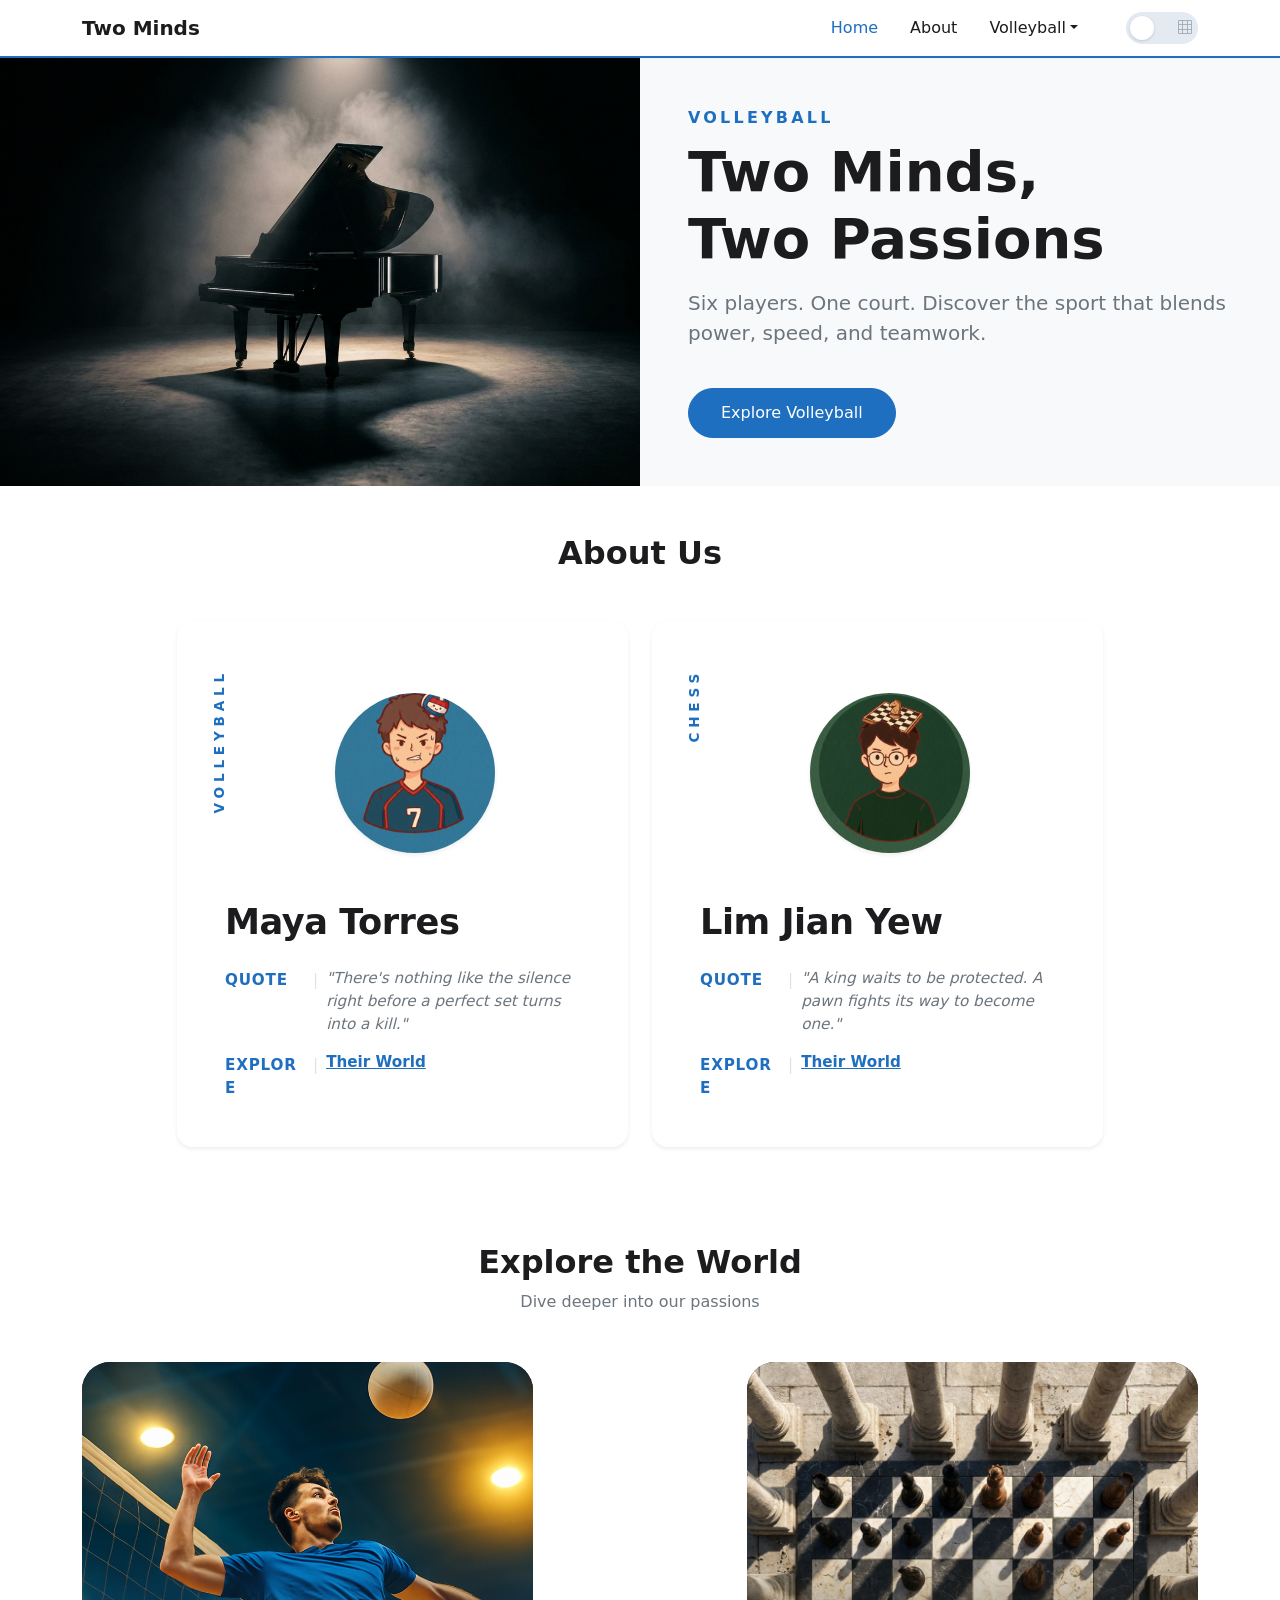
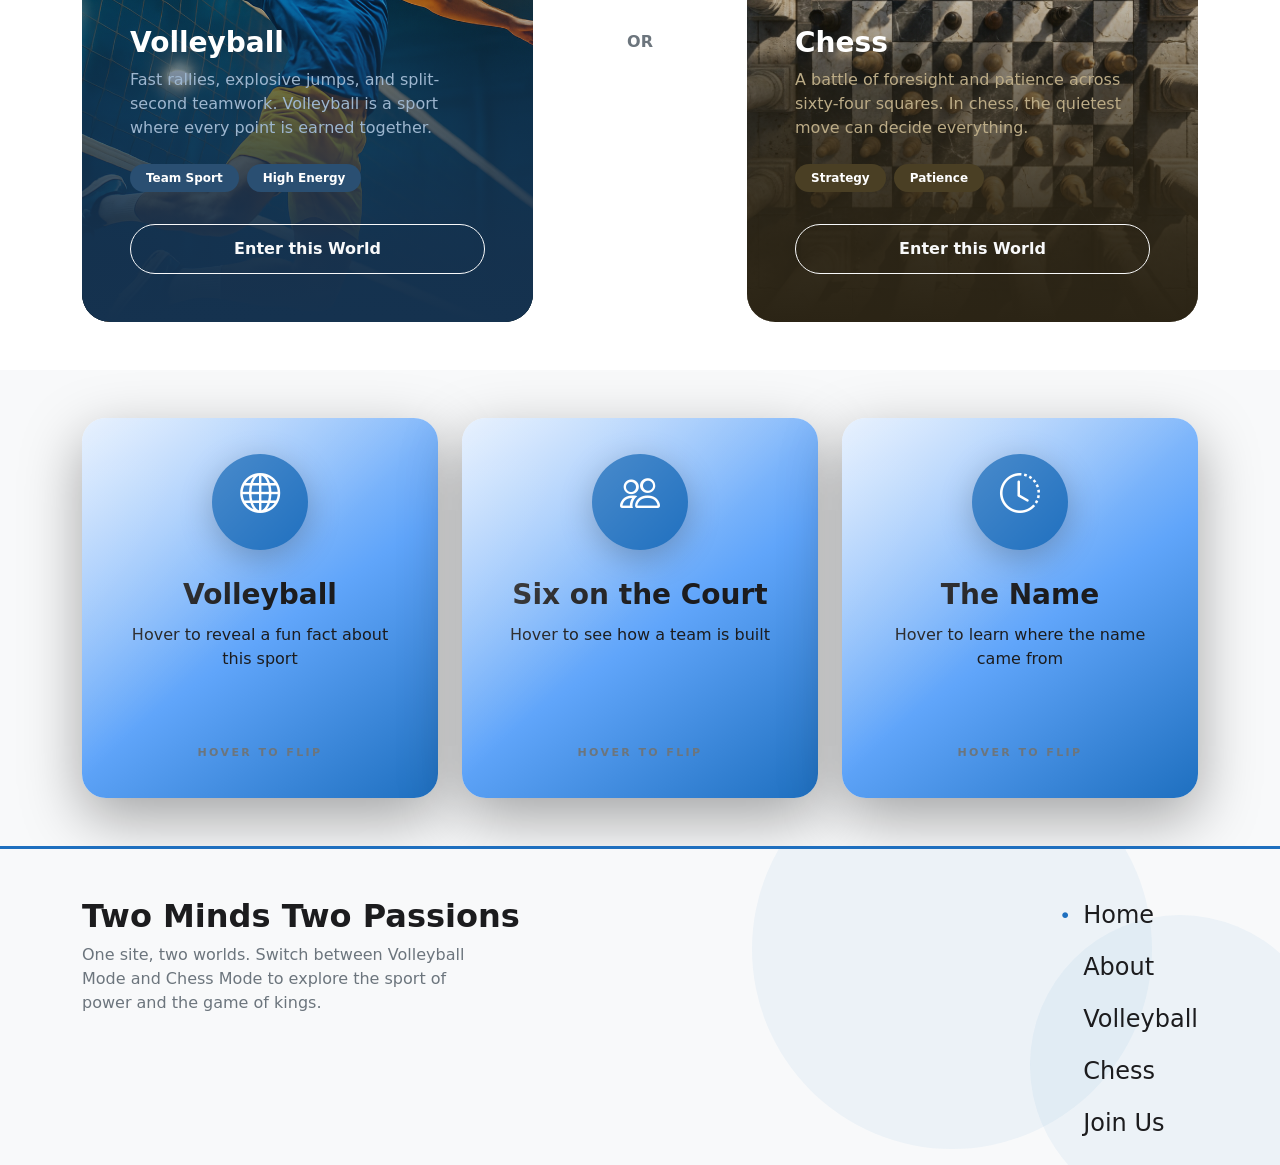
==== commit b03ef6cf: "Further code simplification, removed some animation and delay of hero image hover" ====
--- a/index.html
+++ b/index.html
@@ -5,13 +5,14 @@
   <meta charset="UTF-8">
   <title>Home Page</title>
   <link href="https://cdn.jsdelivr.net/npm/bootstrap@5.3.3/dist/css/bootstrap.min.css" rel="stylesheet">
+  <link href="https://cdn.jsdelivr.net/npm/bootstrap-icons@1.11.3/font/bootstrap-icons.min.css" rel="stylesheet">
   <link rel="stylesheet" href="./css/styles.css">
   <link rel="icon" href="data:,">
 </head>
 
-<body class="tmt">
-  <!-- Navigation Bar -->
-  <header class="navbar navbar-expand-md sticky-top tmt cnav">
+<body class="tmt d-flex flex-column min-vh-100">
+  <!-- Navigation bar -->
+  <header class="navbar navbar-expand sticky-top tmt cnav">
     <div class="container">
       <a href="./index.html" class="navbar-brand fw-bold">Two Minds</a>
       <ul class="navbar-nav ms-auto me-4 gap-3 align-items-center">
@@ -29,29 +30,25 @@
           </ul>
         </li>
       </ul>
-      <div class="d-flex align-items-center">
-        <!-- Mode Toggle -->
-        <button type="button" class="mtn mt mtl ms-md-3"></button>
-      </div>
+      <!-- Toggle switch -->
+      <button type="button" class="mtn mt mtl ms-3"></button>
     </div>
   </header>
 
   <main>
-    <!-- Hero section, image reveal different mode image as preview -->
+    <!-- Hero section, image reveal different mode's image as preview -->
     <section class="hero tmt">
       <div class="container-fluid p-0">
         <div class="row g-0">
-          <div class="col-md-6 order-md-2">
-            <div class="spot hwrap w-100 h-100">
-              <img class="hbase img-fluid w-100 h-100 object-fit-cover" src="./assets/volleyball_hero.png">
+          <div class="col-6 spot hwrap">
+              <img class="hbase img-fluid w-100 h-100 object-fit-cover" src="./assets/piano_hero.jpg">
               <div class="rlayer">
-                <img class="rimage img-fluid w-100 h-100 object-fit-cover" src="./assets/chess_hero.png">
+                <img class="rimage img-fluid w-100 h-100 object-fit-cover" src="./assets/chess_hero.jpg">
                 <span class="ring"></span>
               </div>
               <div class="hgrad"></div>
-            </div>
-          </div>
-          <div class="col-md-6 order-md-1 d-flex align-items-center">
+          </div>
+          <div class="col-6 d-flex align-items-center">
             <div class="hcont p-5 w-100">
               <p class="heye mb-2 text-uppercase fw-bold">Volleyball</p>
               <h1 class="htit display-4 fw-bold">Two Minds, Two Passions</h1>
@@ -59,11 +56,6 @@
                 blends power, speed, and teamwork.</p>
               <a href="./about.html#hobbies" class="cta btn btn-primary mt-4">
                 <span class="ctat">Explore Volleyball</span>
-                <svg class="ms-2" width="16" height="16" viewBox="0 0 24 24" fill="none" stroke="currentColor"
-                  stroke-width="2" stroke-linecap="round" stroke-linejoin="round">
-                  <path d="M5 12h14" />
-                  <path d="m12 5 7 7-7 7" />
-                </svg>
               </a>
             </div>
           </div>
@@ -72,56 +64,50 @@
     </section>
 
     <!-- About us section -->
-    <section class="about tmt py-5">
+    <section class="tmt py-5">
       <div class="container">
         <h2 class="fw-bold text-center mb-5">About Us</h2>
 
         <div class="row g-4 justify-content-center">
 
-          <div class="col-md-5">
+          <div class="col-5">
             <div class="card border-0 shadow-sm p-5 h-100 rounded-4" style="background-color: var(--cardbg);">
               <div class="bclabel position-absolute text-uppercase fw-bold">VOLLEYBALL</div>
               <div class="d-flex justify-content-center mb-5 mt-4 ps-4">
-                <img class="rounded-circle object-fit-cover shadow-sm" src="./assets/volleyball_player.jpg" width="160" height="160">
-              </div>
-              <div class="text-start">
-                <h3 class="bcname fw-bold mb-4">Maya Torres</h3>
-                <div class="d-flex flex-column gap-3">
-                  <div class="bcrow d-flex align-items-start">
-                    <span class="bckey fw-bold text-uppercase flex-shrink-0">QUOTE</span>
-                    <span class="bcsep mx-2">|</span>
-                    <span class="fst-italic text-muted" style="line-height: 1.6;">"There's nothing like the silence right before a perfect set turns into a kill."</span>
-                  </div>
-                  <div class="bcrow d-flex align-items-start">
-                    <span class="bckey fw-bold text-uppercase flex-shrink-0">EXPLORE</span>
-                    <span class="bcsep mx-2">|</span>
-                    <a href="#hobbies" class="flink fw-bold p-0" style="color: var(--primary);" data-set-mode="volleyball">Their World</a>
-                  </div>
-                </div>
-              </div>
-            </div>
-          </div>
-
-          <div class="col-md-5">
+                <img class="rounded-circle object-fit-cover shadow-sm" src="./assets/volleyball_player.jpg" width="160"
+                  height="160">
+              </div>
+              <h3 class="bcname fw-bold mb-4">Maya Torres</h3>
+              <div class="bcrow d-flex align-items-start mb-3">
+                <span class="bckey fw-bold text-uppercase flex-shrink-0">QUOTE</span>
+                <span class="bcsep mx-2">|</span>
+                <span class="fst-italic text-muted">"There's nothing like the silence right before a perfect set turns into a kill."</span>
+              </div>
+              <div class="bcrow d-flex align-items-start">
+                <span class="bckey fw-bold text-uppercase flex-shrink-0">EXPLORE</span>
+                <span class="bcsep mx-2">|</span>
+                <a href="#hobbies" class="fw-bold p-0" style="color: var(--primary);" data-set-mode="volleyball">Their World</a>
+              </div>
+            </div>
+          </div>
+
+          <div class="col-5">
             <div class="card border-0 shadow-sm p-5 h-100 rounded-4" style="background-color: var(--cardbg);">
               <div class="bclabel position-absolute text-uppercase fw-bold">CHESS</div>
               <div class="d-flex justify-content-center mb-5 mt-4 ps-4">
-                <img class="rounded-circle object-fit-cover shadow-sm" src="./assets/chess_player.jpg" width="160" height="160">
-              </div>
-              <div class="text-start">
-                <h3 class="bcname fw-bold mb-4">Daniel Cho</h3>
-                <div class="d-flex flex-column gap-3">
-                  <div class="bcrow d-flex align-items-start">
-                    <span class="bckey fw-bold text-uppercase flex-shrink-0">QUOTE</span>
-                    <span class="bcsep mx-2">|</span>
-                    <span class="fst-italic text-muted" style="line-height: 1.6;">"Every game is a conversation. The board never lies about who's listening."</span>
-                  </div>
-                  <div class="bcrow d-flex align-items-start">
-                    <span class="bckey fw-bold text-uppercase flex-shrink-0">EXPLORE</span>
-                    <span class="bcsep mx-2">|</span>
-                    <a href="#hobbies" class="flink fw-bold p-0" style="color: var(--primary);" data-set-mode="chess">Their World</a>
-                  </div>
-                </div>
+                <img class="rounded-circle object-fit-cover shadow-sm" src="./assets/chess_player.jpg" width="160"
+                  height="160">
+              </div>
+              <h3 class="bcname fw-bold mb-4">Lim Jian Yew</h3>
+              <div class="bcrow d-flex align-items-start mb-3">
+                <span class="bckey fw-bold text-uppercase flex-shrink-0">QUOTE</span>
+                <span class="bcsep mx-2">|</span>
+                <span class="fst-italic text-muted">"A king waits to be protected. A pawn fights its way to become one."</span>
+              </div>
+              <div class="bcrow d-flex align-items-start">
+                <span class="bckey fw-bold text-uppercase flex-shrink-0">EXPLORE</span>
+                <span class="bcsep mx-2">|</span>
+                <a href="#hobbies" class="fw-bold p-0" style="color: var(--primary);" data-set-mode="chess">Their World</a>
               </div>
             </div>
           </div>
@@ -131,115 +117,59 @@
     </section>
 
     <!-- Hobby card section -->
-    <section class="hobbies tmt py-5">
+    <section id="hobbies" class="tmt py-5">
       <div class="container">
         <div class="reveal text-center mb-5">
-          <h2 class="hobbies-heading fw-bold">Explore the World</h2>
-          <p class="hobbies-subheading text-muted">Dive deeper into our passions</p>
+          <h2 class="fw-bold">Explore the World</h2>
+          <p class="text-muted">Dive deeper into our passions</p>
         </div>
 
         <div class="row g-4 justify-content-center">
-          <div class="col-md-5 reveal">
+          <div class="col-5 reveal">
             <div class="card hcard border-0 h-100 overflow-hidden text-white bg-dark">
               <img class="card-img object-fit-cover h-100 w-100" src="./assets/volleyball_hero.png">
-              <div class="position-absolute top-0 start-0 w-100 h-100"
-                style="background: linear-gradient(to top, #15324f 0%, #15324ff2 15%, #15324fa6 40%, #00000000 70%); pointer-events: none;">
-              </div>
-
-              <div class="card-img-overlay d-flex flex-column justify-content-end p-4 p-xl-5">
+              <div class="card-img-overlay d-flex flex-column justify-content-end p-5"
+                style="background: linear-gradient(to top, #15324f 0%, #15324ff2 15%, #15324fa6 40%, #00000000 70%);">
                 <h3 class="card-title fw-bold">Volleyball</h3>
                 <p class="card-text mb-4" style="color: #9db6cf;">Fast rallies, explosive jumps, and split-second
                   teamwork. Volleyball is a sport where every point is earned together.</p>
                 <div class="d-flex gap-2 mb-4 flex-wrap">
                   <span class="badge rounded-pill py-2 px-3" style="background-color: #2a4f72;">
-                    <svg class="me-1" width="14" height="14" viewBox="0 0 24 24" fill="none" stroke="currentColor"
-                      stroke-width="2" stroke-linecap="round" stroke-linejoin="round">
-                      <path d="M6 9H4.5a2.5 2.5 0 0 1 0-5H6" />
-                      <path d="M18 9h1.5a2.5 2.5 0 0 0 0-5H18" />
-                      <path d="M4 22h16" />
-                      <path d="M10 14.66V17c0 .55-.47.98-.97 1.21C7.85 18.75 7 20.24 7 22" />
-                      <path d="M14 14.66V17c0 .55.47.98.97 1.21C16.15 18.75 17 20.24 17 22" />
-                      <path d="M18 2H6v7a6 6 0 0 0 12 0V2Z" />
-                    </svg>
                     Team Sport
                   </span>
                   <span class="badge rounded-pill py-2 px-3" style="background-color: #2a4f72;">
-                    <svg class="me-1" width="14" height="14" viewBox="0 0 24 24" fill="none" stroke="currentColor"
-                      stroke-width="2" stroke-linecap="round" stroke-linejoin="round">
-                      <path
-                        d="m12 3-1.912 5.813a2 2 0 0 1-1.275 1.275L3 12l5.813 1.912a2 2 0 0 1 1.275 1.275L12 21l1.912-5.813a2 2 0 0 1 1.275-1.275L21 12l-5.813-1.912a2 2 0 0 1-1.275-1.275L12 3Z" />
-                      <path d="M5 3v4" />
-                      <path d="M19 17v4" />
-                      <path d="M3 5h4" />
-                      <path d="M17 19h4" />
-                    </svg>
                     High Energy
                   </span>
                 </div>
-                <button type="button"
-                  class="btn btn-outline-light mt-2 fw-bold d-flex align-items-center justify-content-center"
-                  data-set-mode="volleyball">
+                <button type="button" class="btn btn-outline-light mt-2 fw-bold w-100" data-set-mode="volleyball">
                   Enter this World
-                  <svg class="ms-2" width="15" height="15" viewBox="0 0 24 24" fill="none" stroke="currentColor"
-                    stroke-width="2" stroke-linecap="round" stroke-linejoin="round">
-                    <path d="M5 12h14" />
-                    <path d="m12 5 7 7-7 7" />
-                  </svg>
                 </button>
               </div>
             </div>
           </div>
 
-          <div class="col-md-2 d-flex align-items-center justify-content-center py-3">
-            <span class="text-muted text-uppercase fw-bold">or</span>
-          </div>
-
-          <div class="col-md-5 reveal reveal-delay-1">
+          <div class="col-2 d-flex align-items-center justify-content-center py-3 text-muted text-uppercase fw-bold">
+            or
+          </div>
+
+          <div class="col-5 reveal reveal-delay-1">
             <div class="card hcard border-0 h-100 overflow-hidden text-white bg-dark">
-              <img class="card-img object-fit-cover h-100 w-100" src="./assets/chess_hero.png">
-              <div class="position-absolute top-0 start-0 w-100 h-100"
-                style="background: linear-gradient(to top, #2b2415 0%, #2b2415f2 15%, #2b2415a6 40%, #00000000 70%); pointer-events: none;">
-              </div>
-
-              <div class="card-img-overlay d-flex flex-column justify-content-end p-4 p-xl-5">
+              <img class="card-img object-fit-cover h-100 w-100" src="./assets/explore_chess.jpg">
+              <div class="card-img-overlay d-flex flex-column justify-content-end p-5"
+                style="background: linear-gradient(to top, #2b2415 0%, #2b2415f2 15%, #2b2415a6 40%, #00000000 70%);">
                 <h3 class="card-title fw-bold">Chess</h3>
                 <p class="card-text mb-4" style="color: #bbab86;">A battle of foresight and patience across sixty-four
                   squares. In chess, the quietest move can decide everything.</p>
                 <div class="d-flex gap-2 mb-4 flex-wrap">
                   <span class="badge rounded-pill py-2 px-3" style="background-color: #4a3f24;">
-                    <svg class="me-1" width="14" height="14" viewBox="0 0 24 24" fill="none" stroke="currentColor"
-                      stroke-width="2" stroke-linecap="round" stroke-linejoin="round">
-                      <path d="M6 9H4.5a2.5 2.5 0 0 1 0-5H6" />
-                      <path d="M18 9h1.5a2.5 2.5 0 0 0 0-5H18" />
-                      <path d="M4 22h16" />
-                      <path d="M10 14.66V17c0 .55-.47.98-.97 1.21C7.85 18.75 7 20.24 7 22" />
-                      <path d="M14 14.66V17c0 .55.47.98.97 1.21C16.15 18.75 17 20.24 17 22" />
-                      <path d="M18 2H6v7a6 6 0 0 0 12 0V2Z" />
-                    </svg>
                     Strategy
                   </span>
                   <span class="badge rounded-pill py-2 px-3" style="background-color: #4a3f24;">
-                    <svg class="me-1" width="14" height="14" viewBox="0 0 24 24" fill="none" stroke="currentColor"
-                      stroke-width="2" stroke-linecap="round" stroke-linejoin="round">
-                      <path
-                        d="m12 3-1.912 5.813a2 2 0 0 1-1.275 1.275L3 12l5.813 1.912a2 2 0 0 1 1.275 1.275L12 21l1.912-5.813a2 2 0 0 1 1.275-1.275L21 12l-5.813-1.912a2 2 0 0 1-1.275-1.275L12 3Z" />
-                      <path d="M5 3v4" />
-                      <path d="M19 17v4" />
-                      <path d="M3 5h4" />
-                      <path d="M17 19h4" />
-                    </svg>
                     Patience
                   </span>
                 </div>
-                <button type="button"
-                  class="btn btn-outline-light mt-2 fw-bold d-flex align-items-center justify-content-center"
-                  data-set-mode="chess">
+                <button type="button" class="btn btn-outline-light mt-2 fw-bold w-100" data-set-mode="chess">
                   Enter this World
-                  <svg class="ms-2" width="15" height="15" viewBox="0 0 24 24" fill="none" stroke="currentColor"
-                    stroke-width="2" stroke-linecap="round" stroke-linejoin="round">
-                    <path d="M5 12h14" />
-                    <path d="m12 5 7 7-7 7" />
-                  </svg>
                 </button>
               </div>
             </div>
@@ -248,7 +178,7 @@
       </div>
     </section>
 
-    <!-- Save the current mode state -->
+    <!-- Card flip section -->
     <section class="highlights tmt py-5">
       <div class="container">
         <div class="row g-4 grid justify-content-center"></div>
@@ -257,11 +187,11 @@
   </main>
 
   <!-- Footer -->
-  <footer class="footer tmt pt-5 pb-4">
+  <footer class="footer tmt mt-auto pt-5 pb-4">
     <div class="container d-flex justify-content-between">
       <div>
         <h3 class="fw-bold fs-2">Two Minds Two Passions</h3>
-        <p class="ftag mb-4 pe-md-5" style="max-width: 450px;">
+        <p class="mb-4 pe-5" style="max-width: 450px;">
           One site, two worlds. Switch between Volleyball Mode and Chess Mode to explore the sport of power and the game
           of kings.
         </p>
--- a/css/styles.css
+++ b/css/styles.css
@@ -1,10 +1,10 @@
-/* ===== Design System: Material Design 3 Color Roles & Custom Properties ===== */
+/* Jian Yew style sheet */
 :root {
-  /* Volleyball Mode (Light) */
-  --primary: #1e6fbf; /* Blue */
-  --accent: #f5c518; /* Yellow */
+  /* Light mode color */
+  --primary: #1e6fbf;
+  --accent: #f5c518;
   --surface: #ffffff;
-  --surfacealt: #f8f9fa; /* Light Gray */
+  --surfacealt: #f8f9fa;
   --text: #1c1c1e;
   --textalt: #6c757d;
   --cardbg: #ffffff;
@@ -14,9 +14,9 @@
 }
 
 [data-mode="chess"] {
-  /* Chess Mode (Dark) */
-  --primary: #d4a017; /* Gold */
-  --accent: #ede8d0; /* Ivory */
+  /* Dark mode color */
+  --primary: #d4a017;
+  --accent: #ede8d0;
   --surface: #121212;
   --surfacealt: #161616;
   --text: #f2f2f2;
@@ -27,17 +27,14 @@
   --footertext: var(--textalt);
 }
 
-/* ===== Reset & Base (Apple HIG Typography) ===== */
+/* Global style */
 html {
   scroll-behavior: smooth;
-  font-family: -apple-system, BlinkMacSystemFont, "Segoe UI", Roboto, "Helvetica Neue", Arial, sans-serif;
-  -webkit-font-smoothing: antialiased;
 }
 
 body {
   background-color: var(--surface);
   color: var(--text);
-  line-height: 1.5;
   transition: background-color 0.5s ease-in-out, color 0.5s ease-in-out, opacity 0.5s ease-in-out;
 }
 
@@ -46,19 +43,18 @@
 }
 
 h1, h2, h3, h4, h5, h6 {
-  font-weight: 700;
   color: var(--text);
 }
 
 a {
-  text-decoration: none;
-  color: var(--primary);
-}
+  color: var(--primary);
+}
+
 a:hover {
   color: var(--accent);
 }
 
-/* ===== Global Transitions ===== */
+/* Mode change animation */
 .tmt,
 .tmt * {
   transition-property: background-color, color, border-color, box-shadow, fill, stroke, transform, opacity;
@@ -66,19 +62,18 @@
   transition-timing-function: ease-in-out;
 }
 
-/* ===== Navbar (Bootstrap Overrides) ===== */
+/* Overrides navbar style from bootstrap */
 .cnav {
   background-color: var(--surface);
   border-bottom: 2px solid var(--primary);
   box-shadow: 0 1px 2px #0000000D;
+  z-index: 1030;
 }
 
 .cnav .nav-link {
   color: var(--text);
   position: relative;
 }
-
-/* Nav Link Underline Animation */
 
 .cnav .nav-link.active {
   color: var(--primary);
@@ -97,13 +92,8 @@
   color: var(--primary);
 }
 
-/* Navbar Toggle icon color fix for dark mode */
-[data-mode="chess"] .navbar-toggler-icon {
-  filter: invert(1);
-}
-
-
-/* Dropdown Menu overrides */
+
+/* Dropdown */
 .dropdown-menu {
   background-color: var(--surface);
   border: 1px solid var(--border);
@@ -120,43 +110,44 @@
   visibility: visible;
   transform: translateY(0);
 }
+
 .dropdown-item {
   color: var(--text);
   transition: background-color 0.2s, color 0.2s;
 }
+
 .dropdown-item:hover,
 .dropdown-item:focus {
   background-color: var(--surfacealt);
   color: var(--primary);
 }
+
 .dropdown-item.active,
 .dropdown-item:active {
   background-color: var(--primary);
   color: var(--surface);
 }
 
-@media (min-width: 768px) {
-  .dropdown:hover .dropdown-menu {
-    display: block;
-    margin-top: 0;
-  }
-}
-
-/* ===== Hero Spotlight Component ===== */
+
+
+/* Hero section style */
 .hero {
   background-color: var(--surfacealt);
 }
+
 .hwrap {
   position: relative;
   overflow: hidden;
   min-height: 400px;
 }
+
 .hbase,
 .rimage {
   position: absolute;
   inset: 0;
   object-fit: cover;
 }
+
 .rlayer {
   pointer-events: none;
   position: absolute;
@@ -164,44 +155,51 @@
   opacity: 0;
   transition: opacity 0.3s ease-out;
 }
+
 .rlayer.is-active {
   opacity: 1;
 }
+
 .hgrad {
   pointer-events: none;
   position: absolute;
   inset: 0;
   background: linear-gradient(to right, #00000066, #00000000, #00000000);
 }
+
 .heye {
   letter-spacing: 3.2px;
   color: var(--primary);
 }
+
 .htit {
   text-wrap: balance;
 }
+
 .hsub {
   text-wrap: pretty;
   color: var(--textalt);
 }
+
 .cta {
   background-color: var(--primary);
   border-color: var(--primary);
   color: var(--surface);
 }
+
 .cta:hover {
   background-color: var(--accent);
   border-color: var(--accent);
-  color: #1c1c1e; /* Hardcoded dark text for excellent contrast against light hover backgrounds */
-}
-
-/* ===== Card Overrides ===== */
+  color: #1c1c1e;
+}
+
+/* Shape style for cards */
 .hcard {
   border-radius: 28px !important;
   min-height: 420px;
 }
 
-/* About Us card utility classes */
+/* Profile card style */
 .bclabel {
   color: var(--primary);
   top: 48px;
@@ -211,43 +209,48 @@
   letter-spacing: 4.8px;
   font-size: 13.6px;
 }
+
 .bcname {
   font-size: 35.2px;
   letter-spacing: -0.48px;
 }
+
 .bcrow {
   font-size: 15.2px;
 }
+
 .bckey {
   color: var(--primary);
   width: 80px;
   letter-spacing: 0.8px;
   margin-top: 2.4px;
 }
+
 .bcsep {
   color: var(--border);
   margin-top: 2.4px;
 }
 
-/* ===== Flip Cards (Highlights) ===== */
+/* Flip card for the home page */
 .highlights-tile {
   height: 380px;
-}
-.tmp {
   perspective: 800px;
 }
+
 .tf {
   transform-style: preserve-3d;
   transition: transform 0.5s ease-in-out;
   position: relative;
   height: 100%;
   width: 100%;
-}
-.tft:hover .tf,
-.tft:focus-visible .tf,
-.tft.isf .tf {
+  cursor: pointer;
+}
+
+.tf:hover,
+.tf:focus-visible {
   transform: rotateY(180deg);
 }
+
 .tff {
   backface-visibility: hidden;
   -webkit-backface-visibility: hidden;
@@ -259,34 +262,34 @@
   border-radius: 24px;
   text-align: center;
 }
+
 .tfb {
   transform: rotateY(180deg);
 }
+
 .highlights {
   background-color: var(--surfacealt);
 }
-.htrig {
-  height: 100%;
-  width: 100%;
-  cursor: pointer;
-  text-align: left;
-  border: none;
-  background: none;
-  padding: 0;
-}
-.hfront, .hback {
+
+
+
+.hfront,
+.hback {
   flex-direction: column;
   padding: 36px;
   box-shadow: 0 20px 60px #00000059;
   background-color: var(--cardbg);
 }
+
 .hfglare {
   position: absolute;
   inset: 0;
   background: linear-gradient(135deg, #FFFFFF59 0%, #FFFFFF00 50%);
   pointer-events: none;
 }
-.tff, .htrig, .hfglare {
+
+.tff,
+.hfglare {
   border-radius: 24px;
 }
 
@@ -301,16 +304,19 @@
   background: var(--primary);
   box-shadow: 0 8px 32px #00000040;
 }
-.hiwrap svg {
-  height: 44px;
-  width: 44px;
+
+.hiwrap i {
   color: var(--surface);
 }
-.hctit, .hbtit {
+
+.hctit,
+.hbtit {
   font-weight: 700;
   margin-bottom: 12px;
 }
-.hchin, .hblab {
+
+.hchin,
+.hblab {
   margin-top: auto;
   font-size: 11px;
   font-weight: 600;
@@ -319,7 +325,7 @@
   color: var(--textalt);
 }
 
-/* ===== Footer ===== */
+/* Footer */
 .footer {
   position: relative;
   overflow: hidden;
@@ -328,6 +334,7 @@
   color: var(--footertext);
   z-index: 1;
 }
+
 .footer::before,
 .footer::after {
   content: "";
@@ -338,29 +345,31 @@
   z-index: -1;
   pointer-events: none;
 }
+
 .footer::before {
   width: 400px;
   height: 400px;
   top: -100px;
   right: 10%;
 }
+
 .footer::after {
   width: 300px;
   height: 300px;
   bottom: -50px;
   right: -50px;
 }
-.ftag {
-  line-height: 1.6;
-}
+
+
 .flink {
   color: var(--text);
   transition: color 0.3s ease;
   text-decoration: none;
-  font-size: 1.5rem; /* Equivalent to fs-4 */
-  padding-left: 0.5rem; /* Equivalent to ps-2 */
-}
-/* ===== Mode Toggle (Existing Logic) ===== */
+  font-size: 24px;
+  padding-left: 8px;
+}
+
+/* Toggle switch style */
 .btn {
   border-radius: 9999px;
   padding: 12px 32px;
@@ -387,16 +396,25 @@
   background: #e4eaf1;
   border: none;
 }
+
 [data-mode="chess"] .mt {
   background: #2a2310;
 }
+
 .mt:focus-visible {
   outline: none;
   box-shadow: 0 0 0 2px var(--surface), 0 0 0 4px var(--primary);
 }
-.mtl { height: 32px; width: 72px; }
-.mtl .mtk { height: 24px; width: 24px; }
-
+
+.mtl {
+  height: 32px;
+  width: 72px;
+}
+
+.mtl .mtk {
+  height: 24px;
+  width: 24px;
+}
 
 .mti {
   pointer-events: none;
@@ -407,10 +425,22 @@
   justify-content: space-between;
   padding: 0 6px;
 }
-.mtiv { color: #1e6fbf; }
-[data-mode="chess"] .mtiv { color: #6c757d; }
-.mtic { color: #a0a8b0; }
-[data-mode="chess"] .mtic { color: #d4a017; }
+
+.mtiv {
+  color: #1e6fbf;
+}
+
+[data-mode="chess"] .mtiv {
+  color: #6c757d;
+}
+
+.mtic {
+  color: #a0a8b0;
+}
+
+[data-mode="chess"] .mtic {
+  color: #d4a017;
+}
 
 .mtk {
   position: relative;
@@ -424,47 +454,39 @@
   transition: transform 0.3s ease-in-out;
   transform: translateX(0);
 }
+
 [data-mode="chess"] .mtk {
   background: #d4a017;
 }
-[data-mode="chess"] .mtl .mtk { transform: translateX(40px); }
-
-
-
-/* ===== Reveal Animations ===== */
+
+[data-mode="chess"] .mtl .mtk {
+  transform: translateX(40px);
+}
+
+/* Reveal animation when scrolling */
 .reveal {
   opacity: 0;
   transform: translateY(30px);
   transition: opacity 0.8s ease-out, transform 0.8s ease-out;
 }
+
 .reveal.is-visible {
   opacity: 1;
   transform: translateY(0);
 }
-.reveal-delay-1 { transition-delay: 0.2s; }
-.reveal-delay-2 { transition-delay: 0.4s; }
-
-/* Specific styling from join_us.html following design system guidelines */
+
+.reveal-delay-1 {
+  transition-delay: 0.2s;
+}
+
+.reveal-delay-2 {
+  transition-delay: 0.4s;
+}
+
+/* Form style for the join us page */
 .jhero {
   background: linear-gradient(135deg, var(--surface) 0%, var(--surfacealt) 100%);
   padding: 96px 0 48px;
-  border-bottom: 1px solid var(--border);
-}
-
-.fcard {
-  border: 1px solid var(--border);
-  border-radius: 16px;
-  box-shadow: 0 12px 32px #0000000D;
-  background-color: var(--surface);
-  overflow: hidden;
-}
-
-
-
-.form-label {
-  font-weight: 600;
-  color: var(--text);
-  margin-bottom: 8px;
 }
 
 .form-control {
@@ -475,6 +497,7 @@
   padding: 12px 16px;
   transition: all 0.2s ease;
 }
+.form-control::placeholder { color: var(--textalt); }
 
 .form-control:focus {
   background-color: var(--surface);
@@ -489,10 +512,4 @@
 .form-check-input:checked {
   background-color: var(--primary);
   border-color: var(--primary);
-}
-
-.invalid-feedback {
-  font-size: 14px;
-  margin-top: 8px;
-}
-
+}
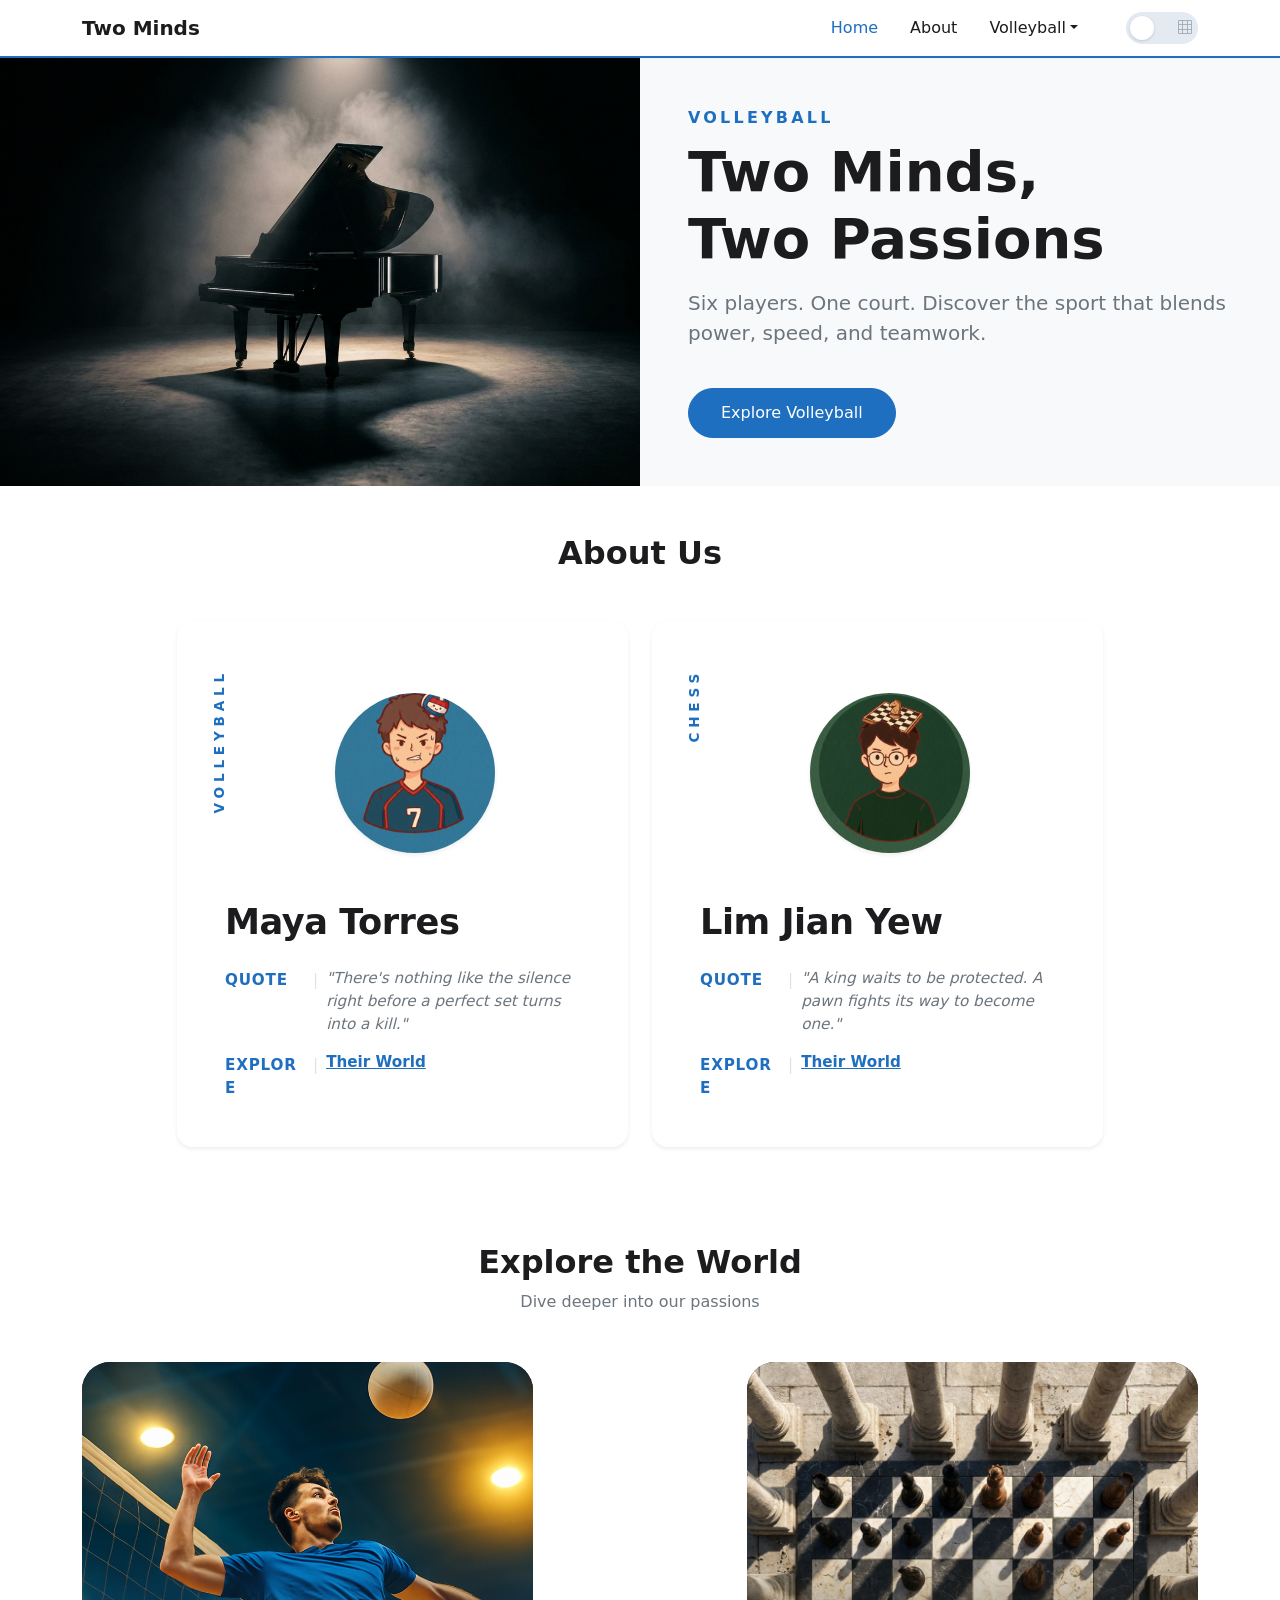
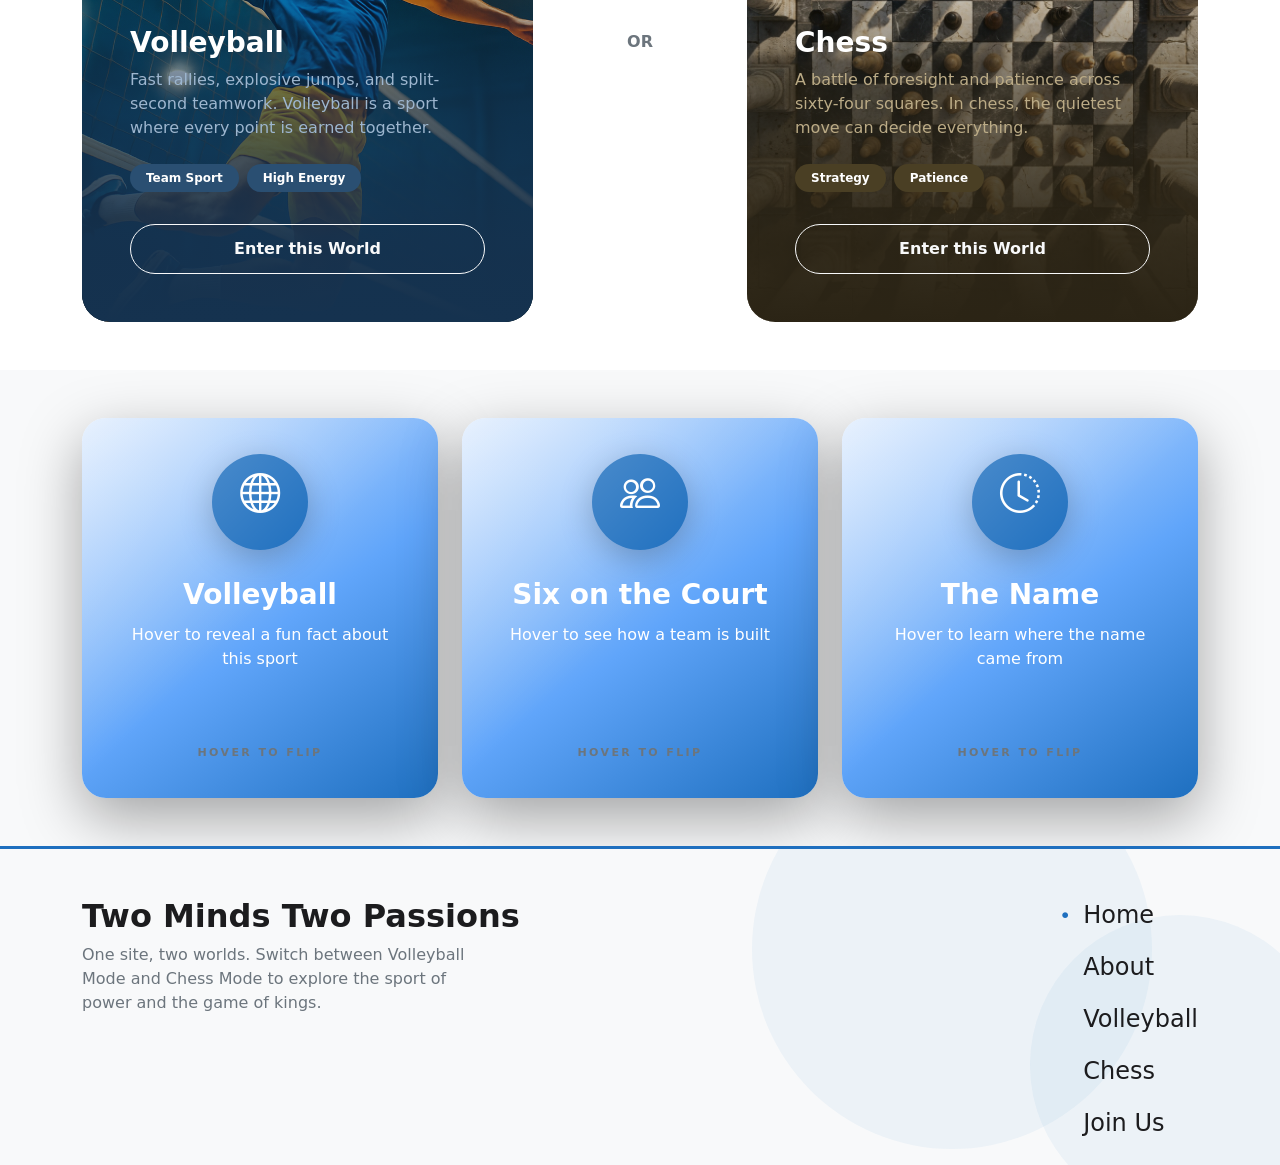
==== commit 4cf5a4da: "Added chess iframe components from Lichess, and further simplification" ====
--- a/index.html
+++ b/index.html
@@ -1,6 +1,6 @@
 <!DOCTYPE html>
 <html lang="en" data-mode="volleyball">
-
+<!-- Jian Yew -->
 <head>
   <meta charset="UTF-8">
   <title>Home Page</title>
@@ -54,7 +54,7 @@
               <h1 class="htit display-4 fw-bold">Two Minds, Two Passions</h1>
               <p class="hsub lead mt-3">Six players. One court. Discover the sport that
                 blends power, speed, and teamwork.</p>
-              <a href="./about.html#hobbies" class="cta btn btn-primary mt-4">
+              <a href="#hobbies" class="cta btn btn-primary mt-4">
                 <span class="ctat">Explore Volleyball</span>
               </a>
             </div>
@@ -168,9 +168,9 @@
                     Patience
                   </span>
                 </div>
-                <button type="button" class="btn btn-outline-light mt-2 fw-bold w-100" data-set-mode="chess">
+                <a href="./chess_matches.html" class="btn btn-outline-light mt-2 fw-bold w-100" data-set-mode="chess">
                   Enter this World
-                </button>
+                </a>
               </div>
             </div>
           </div>
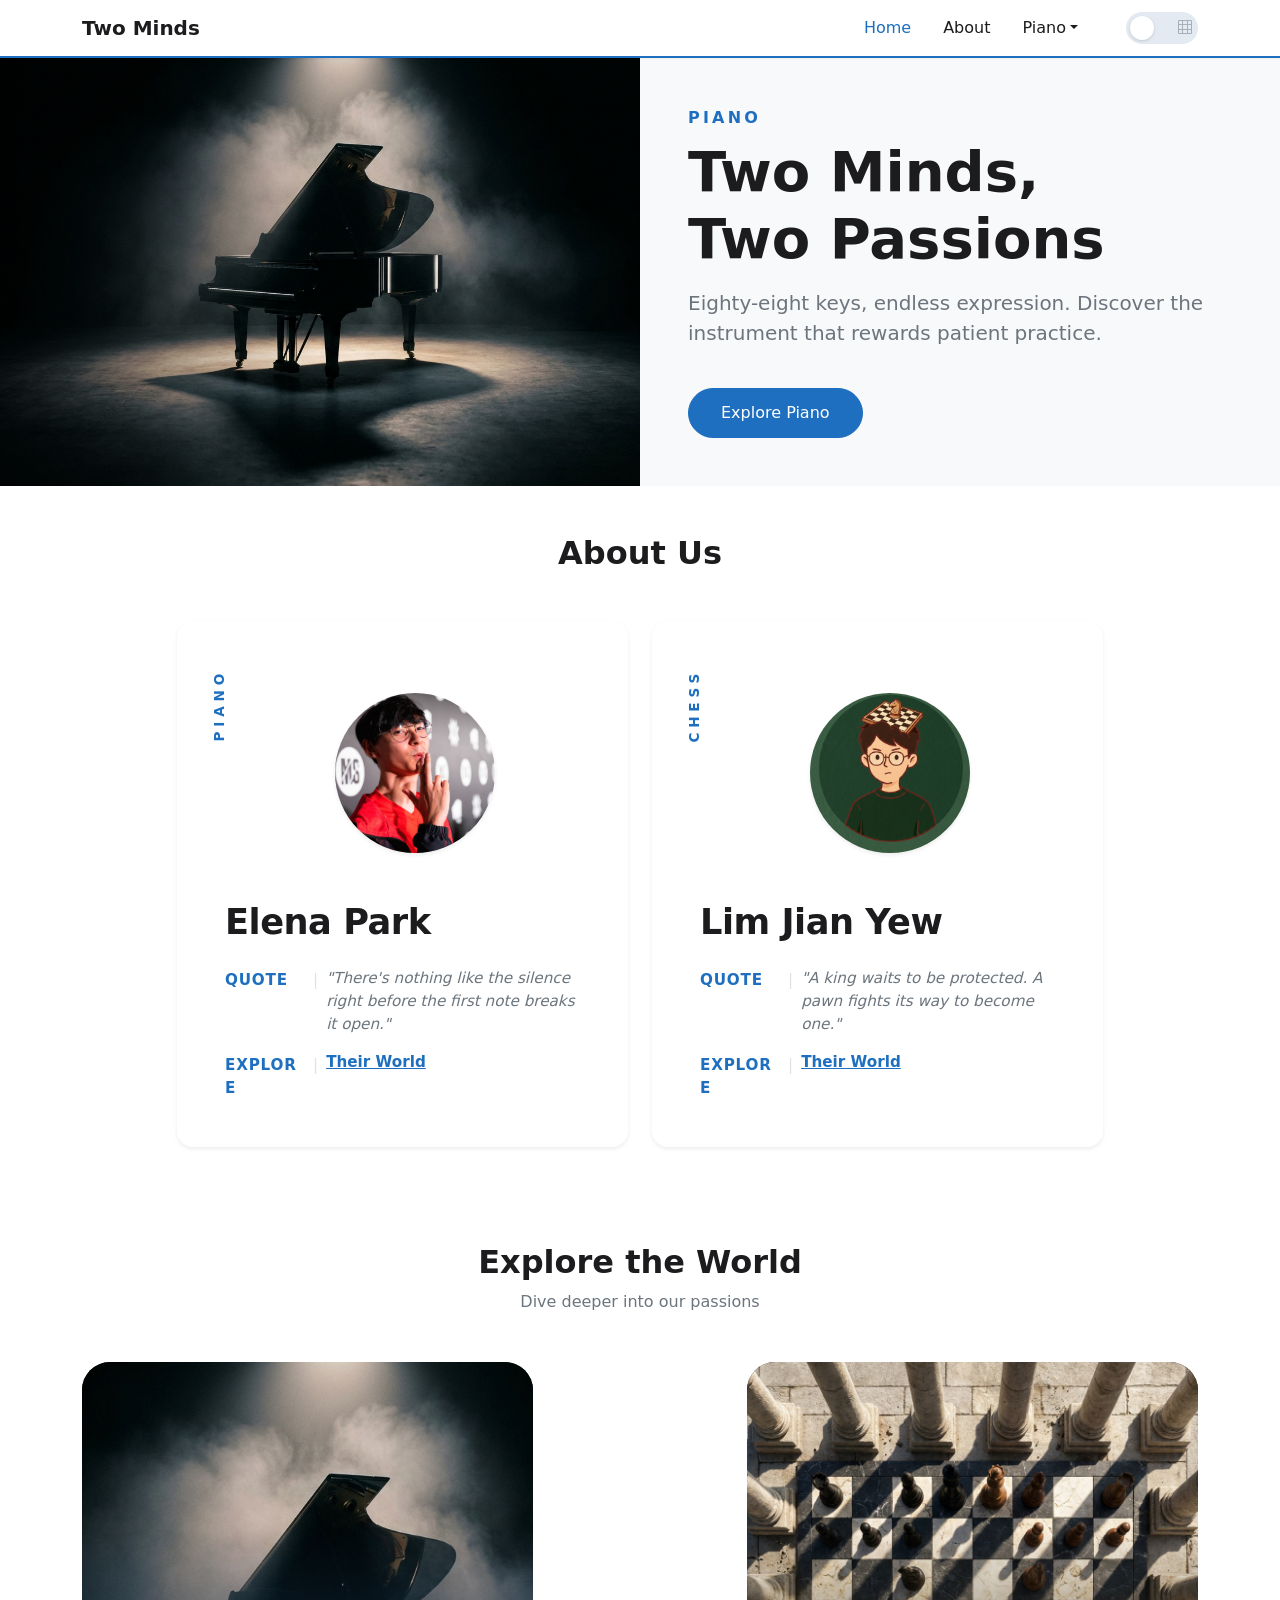
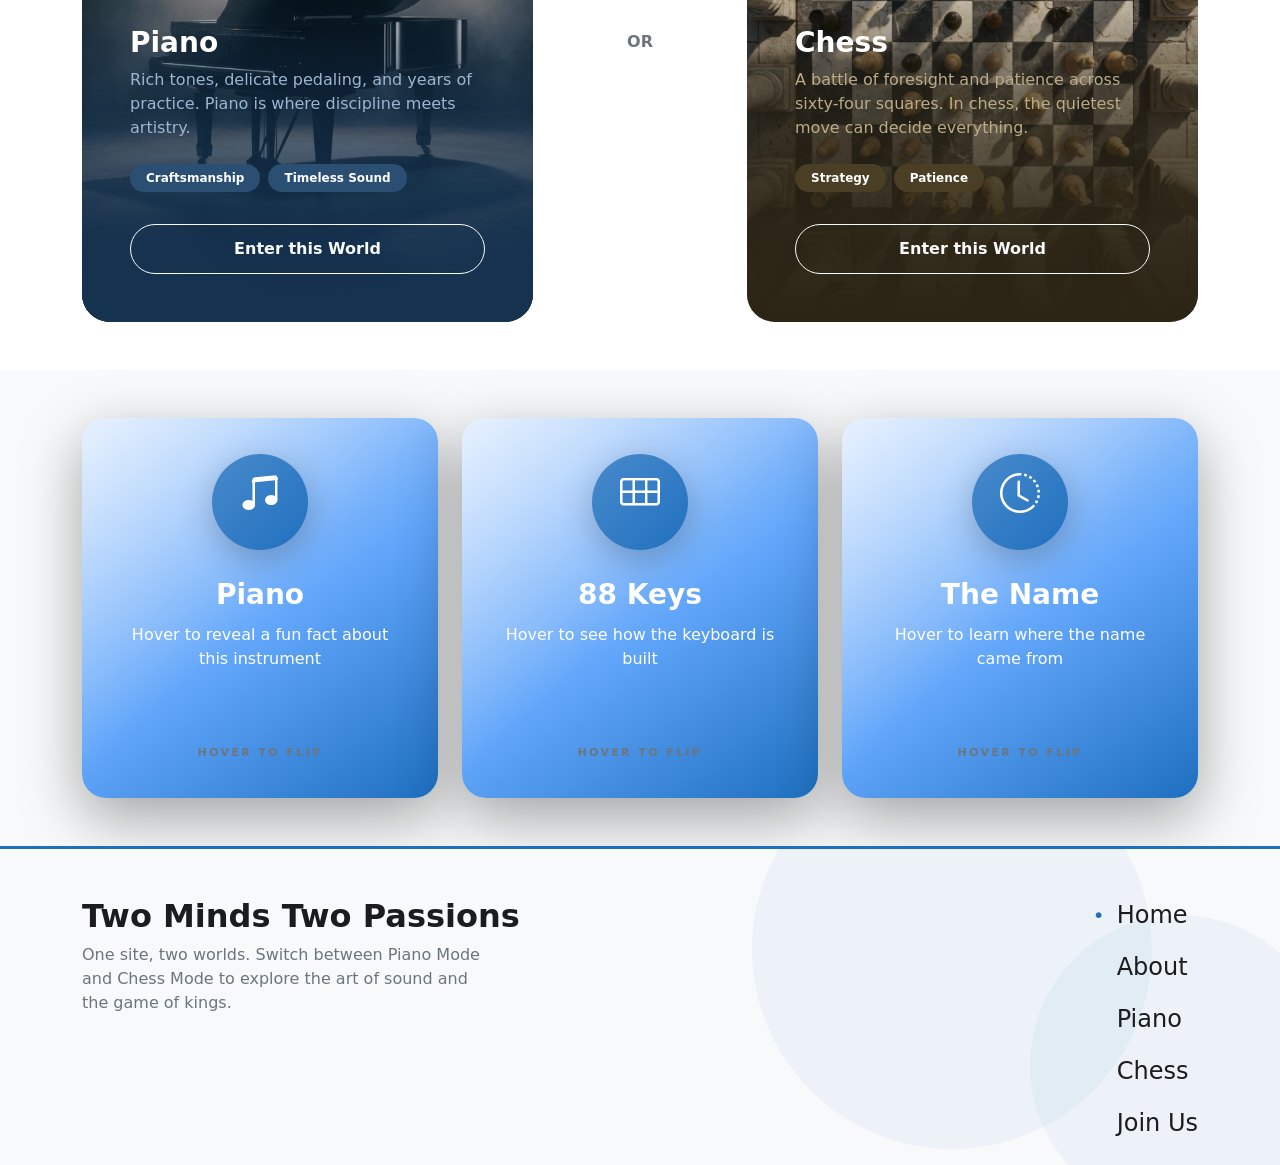
==== commit 7dca60d2: "Changed all the volleyball contents to piano and added 2 other html pages to the two minds website" ====
--- a/index.html
+++ b/index.html
@@ -1,5 +1,5 @@
 <!DOCTYPE html>
-<html lang="en" data-mode="volleyball">
+<html lang="en" data-mode="piano">
 <!-- Jian Yew -->
 <head>
   <meta charset="UTF-8">
@@ -50,12 +50,12 @@
           </div>
           <div class="col-6 d-flex align-items-center">
             <div class="hcont p-5 w-100">
-              <p class="heye mb-2 text-uppercase fw-bold">Volleyball</p>
+              <p class="heye mb-2 text-uppercase fw-bold">Piano</p>
               <h1 class="htit display-4 fw-bold">Two Minds, Two Passions</h1>
-              <p class="hsub lead mt-3">Six players. One court. Discover the sport that
-                blends power, speed, and teamwork.</p>
+              <p class="hsub lead mt-3">Eighty-eight keys, endless expression. Discover the instrument that
+                rewards patient practice.</p>
               <a href="#hobbies" class="cta btn btn-primary mt-4">
-                <span class="ctat">Explore Volleyball</span>
+                <span class="ctat">Explore Piano</span>
               </a>
             </div>
           </div>
@@ -72,21 +72,21 @@
 
           <div class="col-5">
             <div class="card border-0 shadow-sm p-5 h-100 rounded-4" style="background-color: var(--cardbg);">
-              <div class="bclabel position-absolute text-uppercase fw-bold">VOLLEYBALL</div>
+              <div class="bclabel position-absolute text-uppercase fw-bold">PIANO</div>
               <div class="d-flex justify-content-center mb-5 mt-4 ps-4">
-                <img class="rounded-circle object-fit-cover shadow-sm" src="./assets/volleyball_player.jpg" width="160"
+                <img class="rounded-circle object-fit-cover shadow-sm" src="./Images/founder.jpg" width="160"
                   height="160">
               </div>
-              <h3 class="bcname fw-bold mb-4">Maya Torres</h3>
+              <h3 class="bcname fw-bold mb-4">Elena Park</h3>
               <div class="bcrow d-flex align-items-start mb-3">
                 <span class="bckey fw-bold text-uppercase flex-shrink-0">QUOTE</span>
                 <span class="bcsep mx-2">|</span>
-                <span class="fst-italic text-muted">"There's nothing like the silence right before a perfect set turns into a kill."</span>
+                <span class="fst-italic text-muted">"There's nothing like the silence right before the first note breaks it open."</span>
               </div>
               <div class="bcrow d-flex align-items-start">
                 <span class="bckey fw-bold text-uppercase flex-shrink-0">EXPLORE</span>
                 <span class="bcsep mx-2">|</span>
-                <a href="#hobbies" class="fw-bold p-0" style="color: var(--primary);" data-set-mode="volleyball">Their World</a>
+                <a href="#hobbies" class="fw-bold p-0" style="color: var(--primary);" data-set-mode="piano">Their World</a>
               </div>
             </div>
           </div>
@@ -127,21 +127,21 @@
         <div class="row g-4 justify-content-center">
           <div class="col-5 reveal">
             <div class="card hcard border-0 h-100 overflow-hidden text-white bg-dark">
-              <img class="card-img object-fit-cover h-100 w-100" src="./assets/volleyball_hero.png">
+              <img class="card-img object-fit-cover h-100 w-100" src="./assets/piano_hero.jpg">
               <div class="card-img-overlay d-flex flex-column justify-content-end p-5"
                 style="background: linear-gradient(to top, #15324f 0%, #15324ff2 15%, #15324fa6 40%, #00000000 70%);">
-                <h3 class="card-title fw-bold">Volleyball</h3>
-                <p class="card-text mb-4" style="color: #9db6cf;">Fast rallies, explosive jumps, and split-second
-                  teamwork. Volleyball is a sport where every point is earned together.</p>
+                <h3 class="card-title fw-bold">Piano</h3>
+                <p class="card-text mb-4" style="color: #9db6cf;">Rich tones, delicate pedaling, and years of
+                  practice. Piano is where discipline meets artistry.</p>
                 <div class="d-flex gap-2 mb-4 flex-wrap">
                   <span class="badge rounded-pill py-2 px-3" style="background-color: #2a4f72;">
-                    Team Sport
+                    Craftsmanship
                   </span>
                   <span class="badge rounded-pill py-2 px-3" style="background-color: #2a4f72;">
-                    High Energy
+                    Timeless Sound
                   </span>
                 </div>
-                <button type="button" class="btn btn-outline-light mt-2 fw-bold w-100" data-set-mode="volleyball">
+                <button type="button" class="btn btn-outline-light mt-2 fw-bold w-100" data-set-mode="piano">
                   Enter this World
                 </button>
               </div>
@@ -192,7 +192,7 @@
       <div>
         <h3 class="fw-bold fs-2">Two Minds Two Passions</h3>
         <p class="mb-4 pe-5" style="max-width: 450px;">
-          One site, two worlds. Switch between Volleyball Mode and Chess Mode to explore the sport of power and the game
+          One site, two worlds. Switch between Piano Mode and Chess Mode to explore the art of sound and the game
           of kings.
         </p>
       </div>
@@ -203,7 +203,7 @@
           Home
         </a>
         <a href="./about.html" class="flink">About</a>
-        <a href="./index.html#hobbies" class="flink" data-set-mode="volleyball">Volleyball</a>
+        <a href="./index.html#hobbies" class="flink" data-set-mode="piano">Piano</a>
         <a href="./index.html#hobbies" class="flink" data-set-mode="chess">Chess</a>
         <a href="./join_us.html" class="flink">Join Us</a>
       </nav>
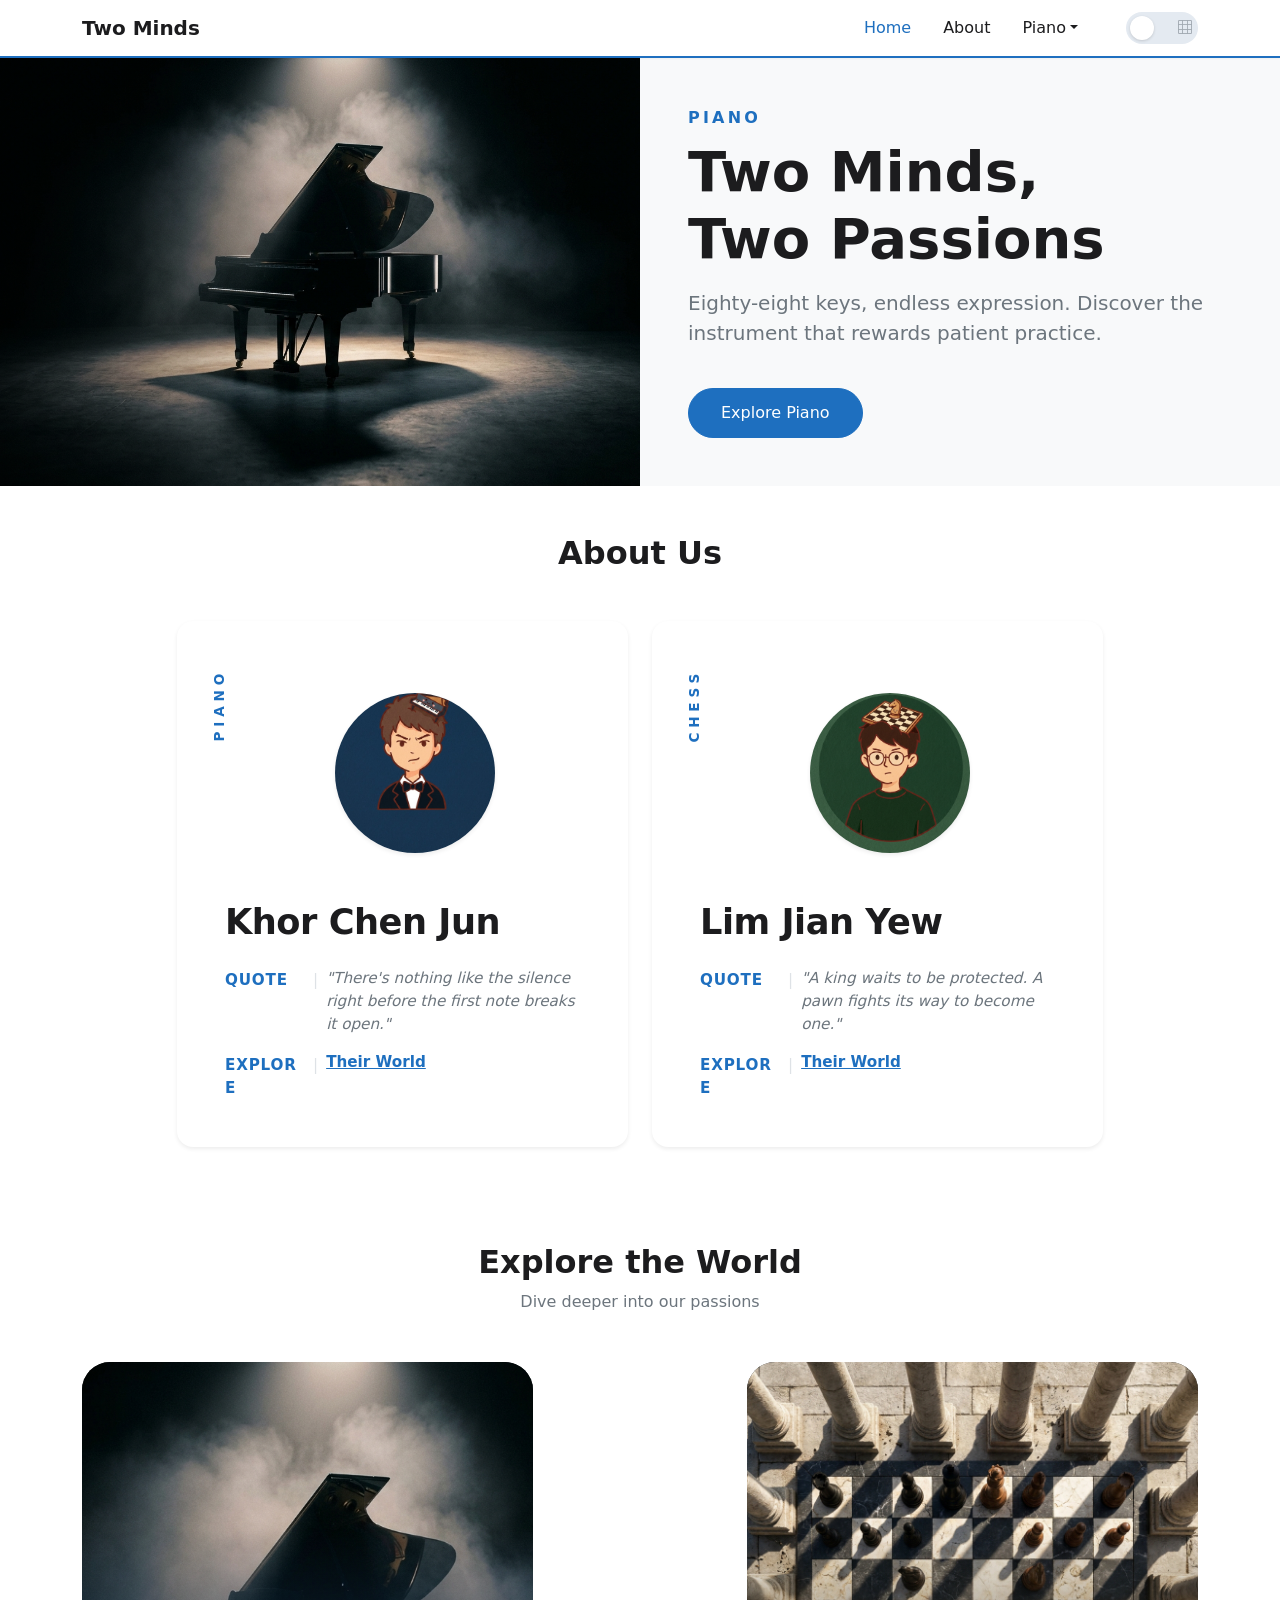
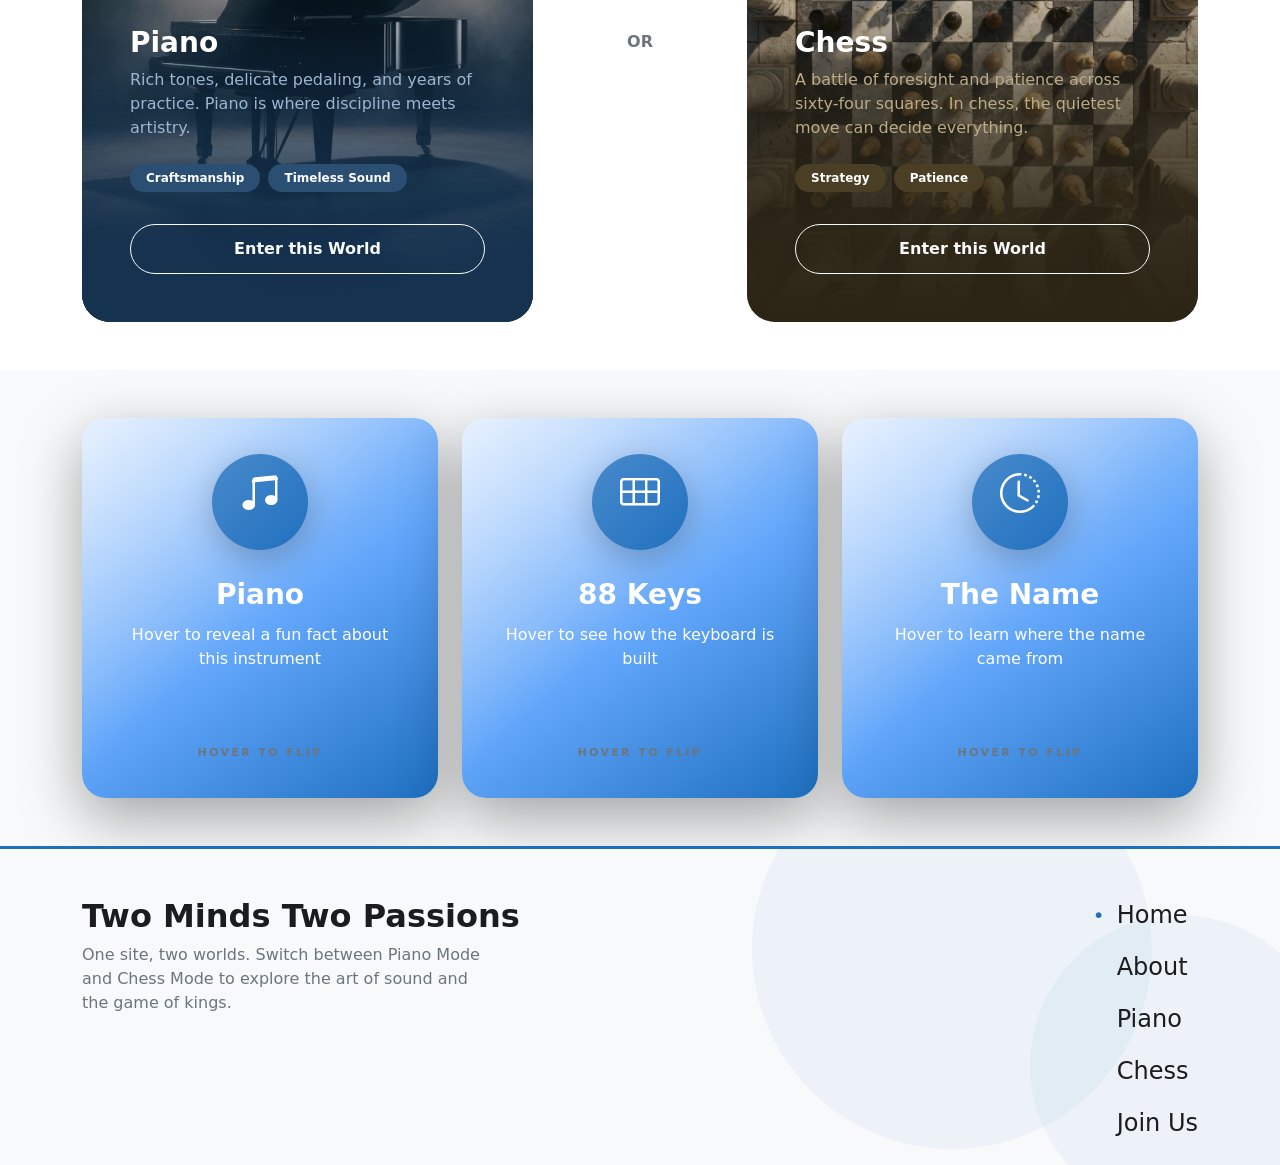
==== commit 1a14990a: "Implemented javascript into the 2 piano html and changed the player picture" ====
--- a/index.html
+++ b/index.html
@@ -74,10 +74,10 @@
             <div class="card border-0 shadow-sm p-5 h-100 rounded-4" style="background-color: var(--cardbg);">
               <div class="bclabel position-absolute text-uppercase fw-bold">PIANO</div>
               <div class="d-flex justify-content-center mb-5 mt-4 ps-4">
-                <img class="rounded-circle object-fit-cover shadow-sm" src="./Images/founder.jpg" width="160"
+                <img class="rounded-circle object-fit-cover shadow-sm" src="assets/piano_player.jpeg" width="160"
                   height="160">
               </div>
-              <h3 class="bcname fw-bold mb-4">Elena Park</h3>
+              <h3 class="bcname fw-bold mb-4">Khor Chen Jun</h3>
               <div class="bcrow d-flex align-items-start mb-3">
                 <span class="bckey fw-bold text-uppercase flex-shrink-0">QUOTE</span>
                 <span class="bcsep mx-2">|</span>
@@ -141,9 +141,10 @@
                     Timeless Sound
                   </span>
                 </div>
+                <a href="piano_index.html">
                 <button type="button" class="btn btn-outline-light mt-2 fw-bold w-100" data-set-mode="piano">
                   Enter this World
-                </button>
+                </button></a>
               </div>
             </div>
           </div>
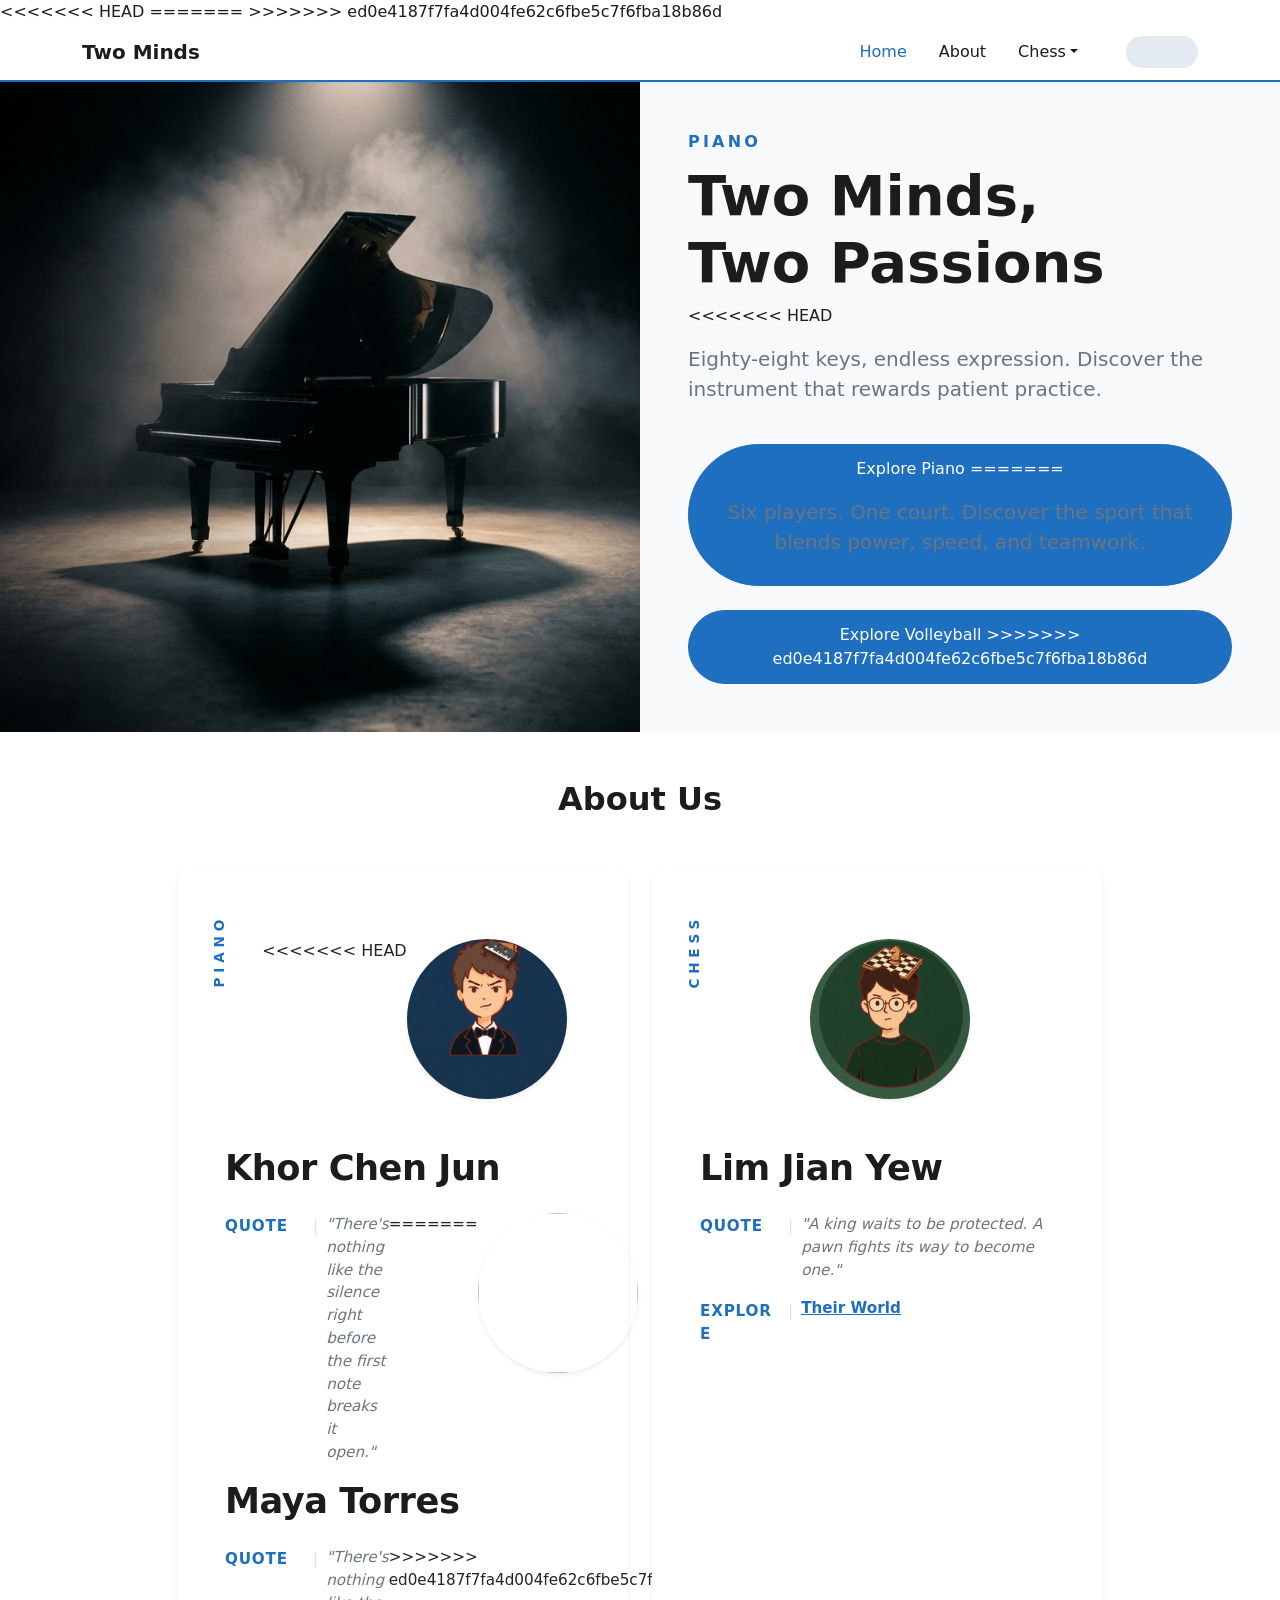
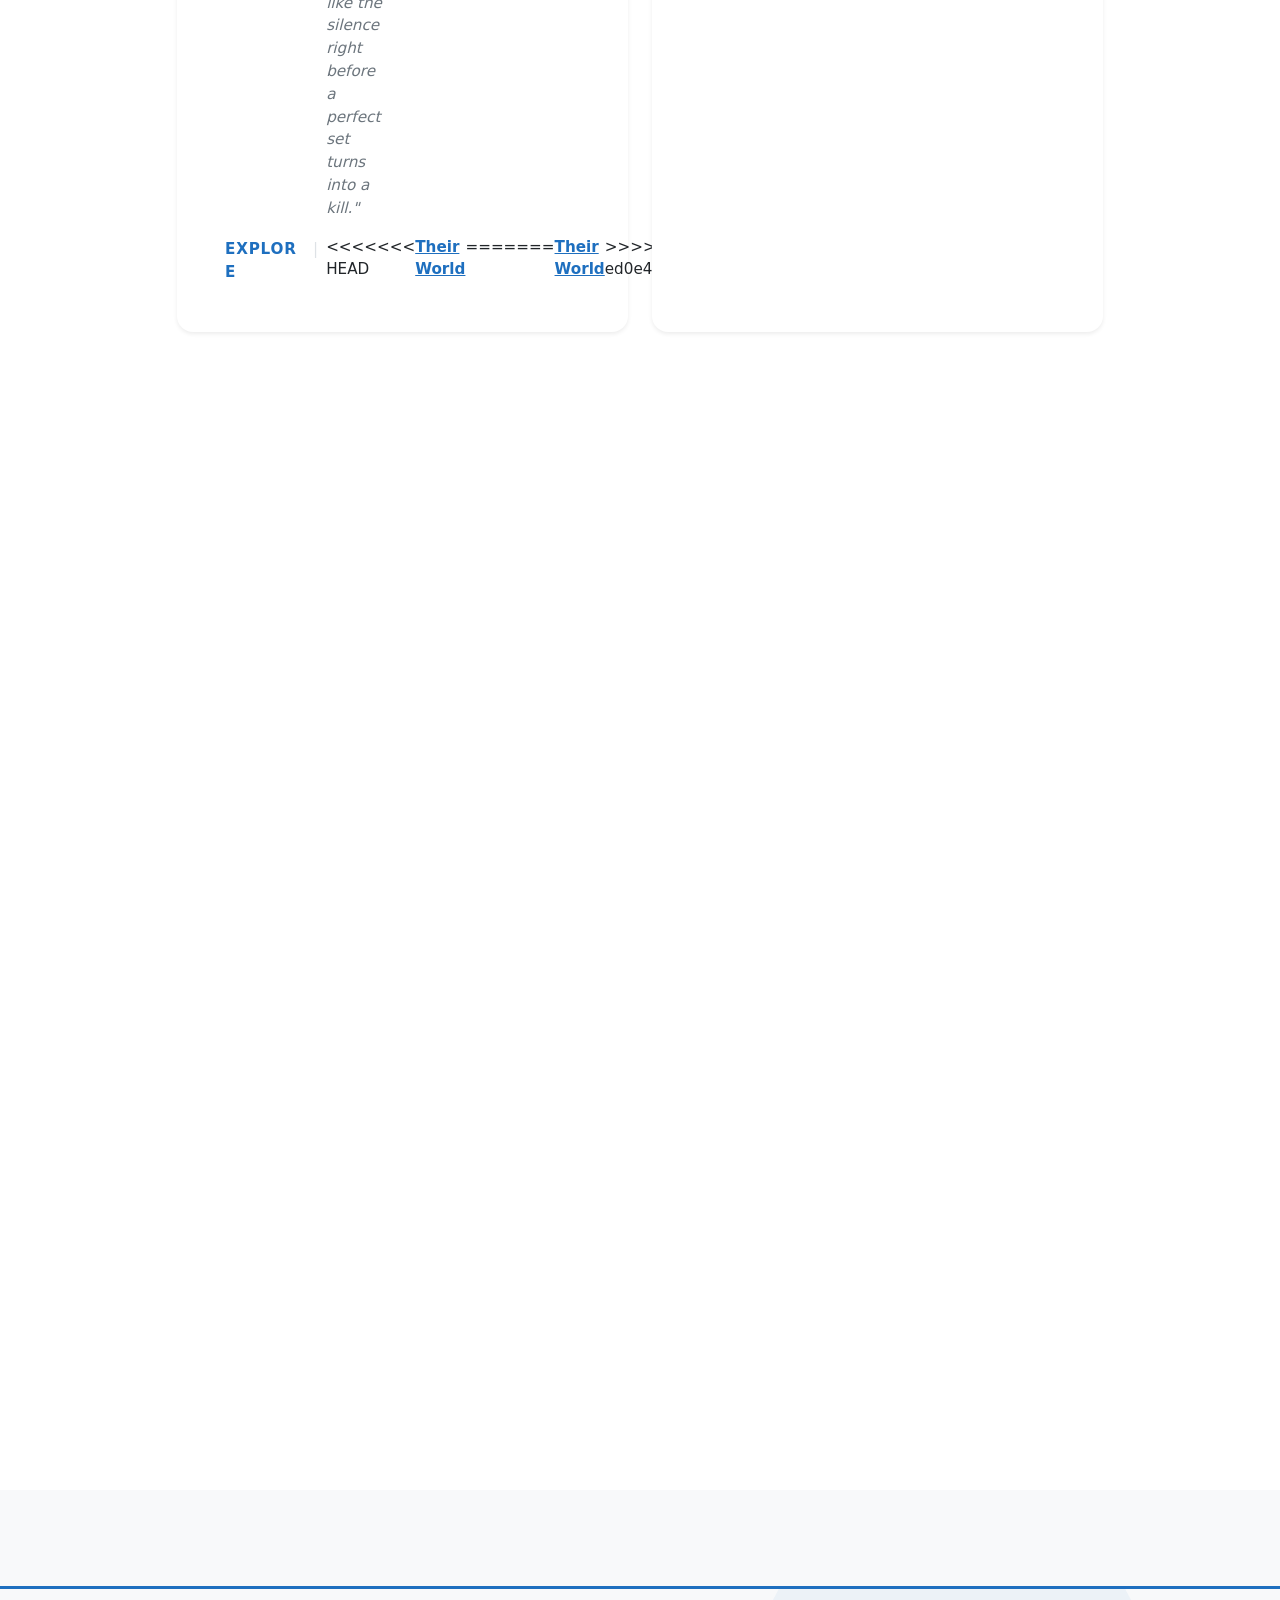
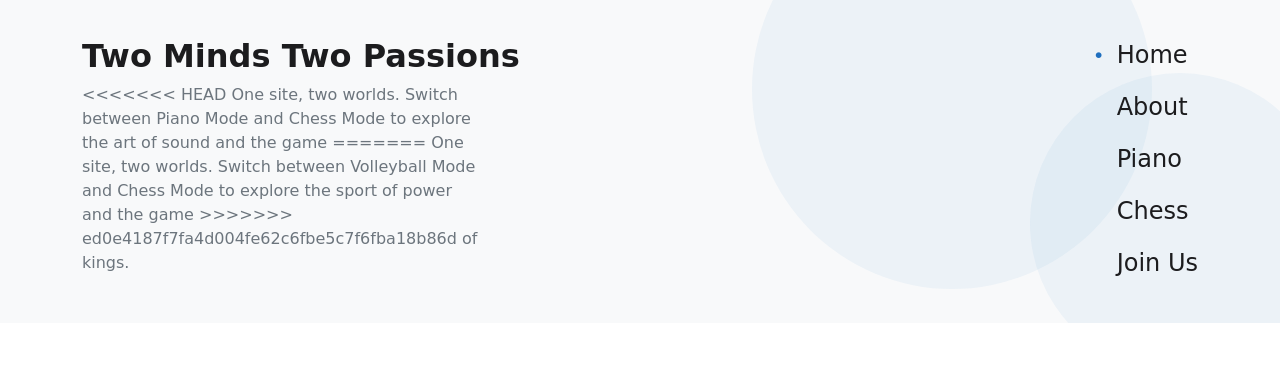
==== commit d19f0954: "Resolved merge conflicts between Volleyball and Piano" ====
--- a/index.html
+++ b/index.html
@@ -1,5 +1,9 @@
 <!DOCTYPE html>
+<<<<<<< HEAD
 <html lang="en" data-mode="piano">
+=======
+<html lang="en" data-mode="volleyball">
+>>>>>>> ed0e4187f7fa4d004fe62c6fbe5c7f6fba18b86d
 <!-- Jian Yew -->
 <head>
   <meta charset="UTF-8">
@@ -52,10 +56,17 @@
             <div class="hcont p-5 w-100">
               <p class="heye mb-2 text-uppercase fw-bold">Piano</p>
               <h1 class="htit display-4 fw-bold">Two Minds, Two Passions</h1>
+<<<<<<< HEAD
               <p class="hsub lead mt-3">Eighty-eight keys, endless expression. Discover the instrument that
                 rewards patient practice.</p>
               <a href="#hobbies" class="cta btn btn-primary mt-4">
                 <span class="ctat">Explore Piano</span>
+=======
+              <p class="hsub lead mt-3">Six players. One court. Discover the sport that
+                blends power, speed, and teamwork.</p>
+              <a href="#hobbies" class="cta btn btn-primary mt-4">
+                <span class="ctat">Explore Volleyball</span>
+>>>>>>> ed0e4187f7fa4d004fe62c6fbe5c7f6fba18b86d
               </a>
             </div>
           </div>
@@ -74,6 +85,7 @@
             <div class="card border-0 shadow-sm p-5 h-100 rounded-4" style="background-color: var(--cardbg);">
               <div class="bclabel position-absolute text-uppercase fw-bold">PIANO</div>
               <div class="d-flex justify-content-center mb-5 mt-4 ps-4">
+<<<<<<< HEAD
                 <img class="rounded-circle object-fit-cover shadow-sm" src="assets/piano_player.jpeg" width="160"
                   height="160">
               </div>
@@ -82,11 +94,25 @@
                 <span class="bckey fw-bold text-uppercase flex-shrink-0">QUOTE</span>
                 <span class="bcsep mx-2">|</span>
                 <span class="fst-italic text-muted">"There's nothing like the silence right before the first note breaks it open."</span>
+=======
+                <img class="rounded-circle object-fit-cover shadow-sm" src="./assets/volleyball_player.jpg" width="160"
+                  height="160">
+              </div>
+              <h3 class="bcname fw-bold mb-4">Maya Torres</h3>
+              <div class="bcrow d-flex align-items-start mb-3">
+                <span class="bckey fw-bold text-uppercase flex-shrink-0">QUOTE</span>
+                <span class="bcsep mx-2">|</span>
+                <span class="fst-italic text-muted">"There's nothing like the silence right before a perfect set turns into a kill."</span>
+>>>>>>> ed0e4187f7fa4d004fe62c6fbe5c7f6fba18b86d
               </div>
               <div class="bcrow d-flex align-items-start">
                 <span class="bckey fw-bold text-uppercase flex-shrink-0">EXPLORE</span>
                 <span class="bcsep mx-2">|</span>
+<<<<<<< HEAD
                 <a href="#hobbies" class="fw-bold p-0" style="color: var(--primary);" data-set-mode="piano">Their World</a>
+=======
+                <a href="#hobbies" class="fw-bold p-0" style="color: var(--primary);" data-set-mode="volleyball">Their World</a>
+>>>>>>> ed0e4187f7fa4d004fe62c6fbe5c7f6fba18b86d
               </div>
             </div>
           </div>
@@ -127,6 +153,7 @@
         <div class="row g-4 justify-content-center">
           <div class="col-5 reveal">
             <div class="card hcard border-0 h-100 overflow-hidden text-white bg-dark">
+<<<<<<< HEAD
               <img class="card-img object-fit-cover h-100 w-100" src="./assets/piano_hero.jpg">
               <div class="card-img-overlay d-flex flex-column justify-content-end p-5"
                 style="background: linear-gradient(to top, #15324f 0%, #15324ff2 15%, #15324fa6 40%, #00000000 70%);">
@@ -145,6 +172,25 @@
                 <button type="button" class="btn btn-outline-light mt-2 fw-bold w-100" data-set-mode="piano">
                   Enter this World
                 </button></a>
+=======
+              <img class="card-img object-fit-cover h-100 w-100" src="./assets/volleyball_hero.png">
+              <div class="card-img-overlay d-flex flex-column justify-content-end p-5"
+                style="background: linear-gradient(to top, #15324f 0%, #15324ff2 15%, #15324fa6 40%, #00000000 70%);">
+                <h3 class="card-title fw-bold">Volleyball</h3>
+                <p class="card-text mb-4" style="color: #9db6cf;">Fast rallies, explosive jumps, and split-second
+                  teamwork. Volleyball is a sport where every point is earned together.</p>
+                <div class="d-flex gap-2 mb-4 flex-wrap">
+                  <span class="badge rounded-pill py-2 px-3" style="background-color: #2a4f72;">
+                    Team Sport
+                  </span>
+                  <span class="badge rounded-pill py-2 px-3" style="background-color: #2a4f72;">
+                    High Energy
+                  </span>
+                </div>
+                <button type="button" class="btn btn-outline-light mt-2 fw-bold w-100" data-set-mode="volleyball">
+                  Enter this World
+                </button>
+>>>>>>> ed0e4187f7fa4d004fe62c6fbe5c7f6fba18b86d
               </div>
             </div>
           </div>
@@ -193,7 +239,11 @@
       <div>
         <h3 class="fw-bold fs-2">Two Minds Two Passions</h3>
         <p class="mb-4 pe-5" style="max-width: 450px;">
+<<<<<<< HEAD
           One site, two worlds. Switch between Piano Mode and Chess Mode to explore the art of sound and the game
+=======
+          One site, two worlds. Switch between Volleyball Mode and Chess Mode to explore the sport of power and the game
+>>>>>>> ed0e4187f7fa4d004fe62c6fbe5c7f6fba18b86d
           of kings.
         </p>
       </div>
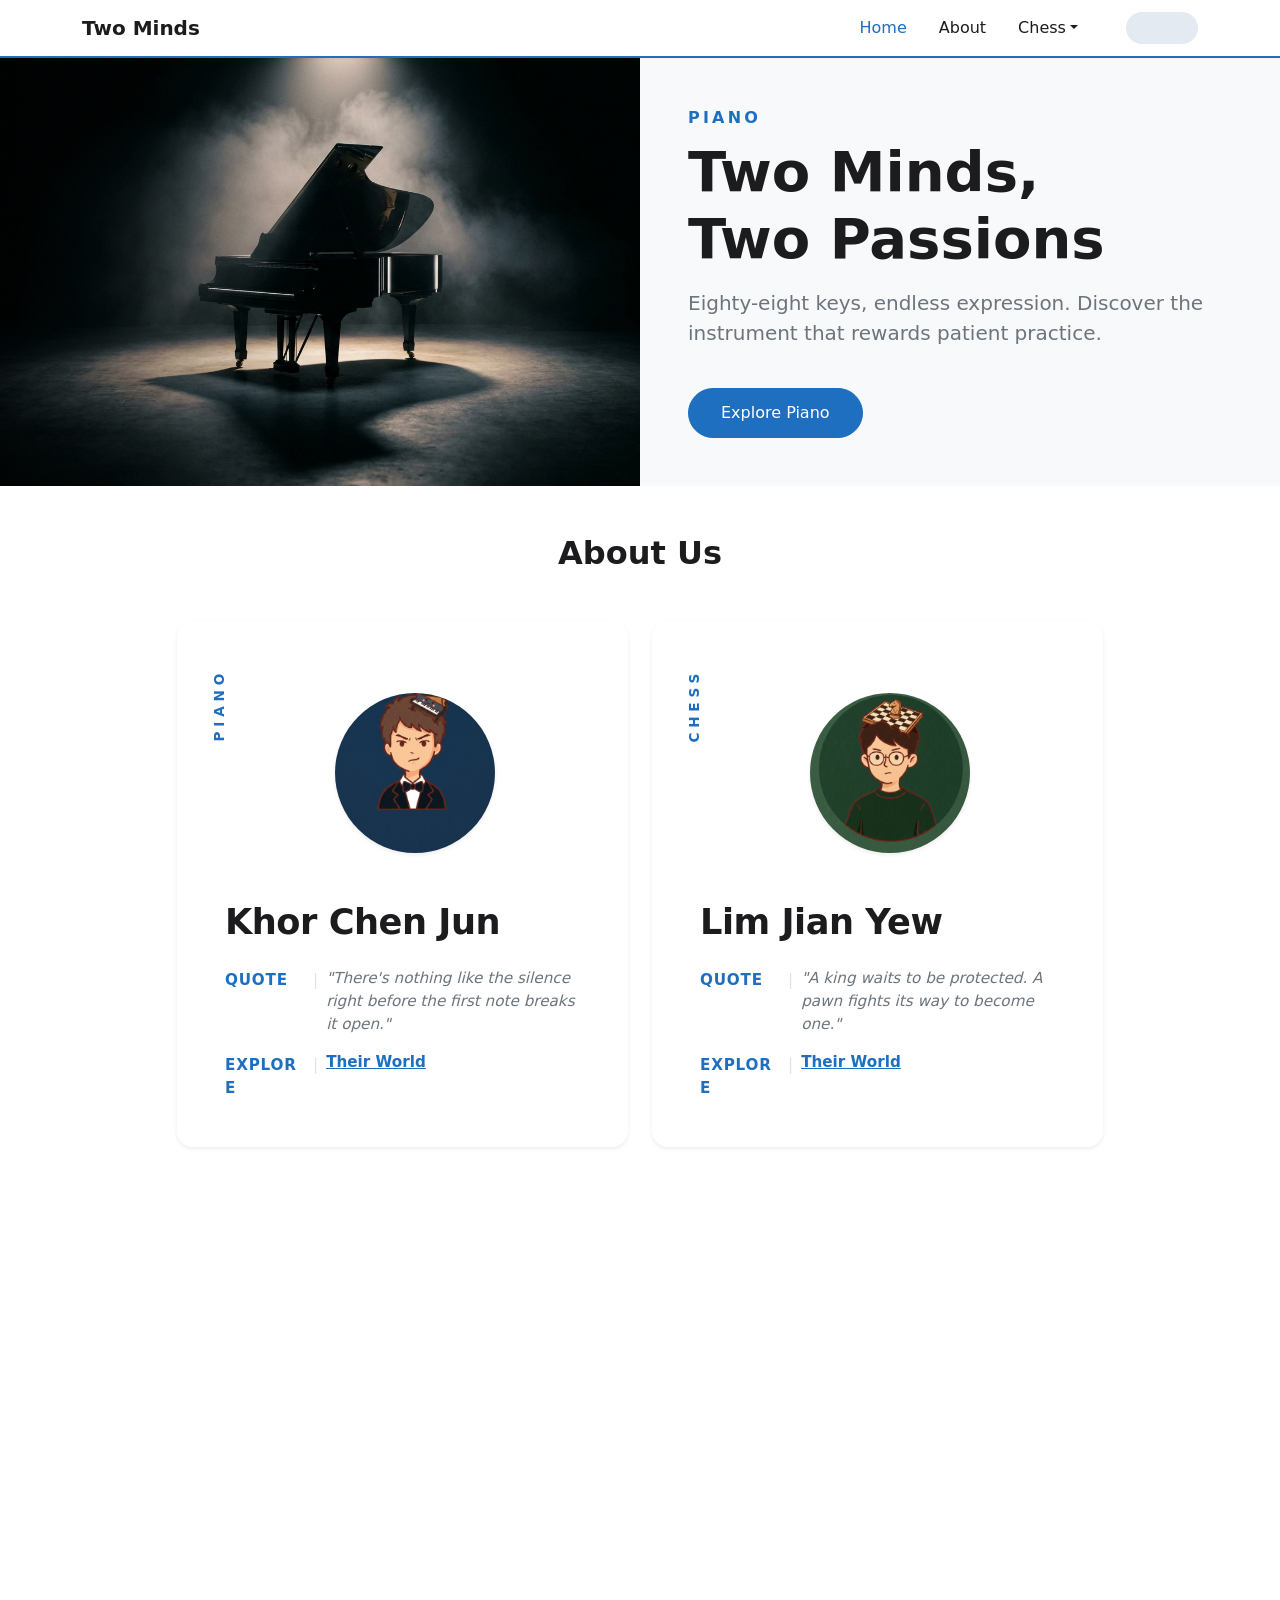
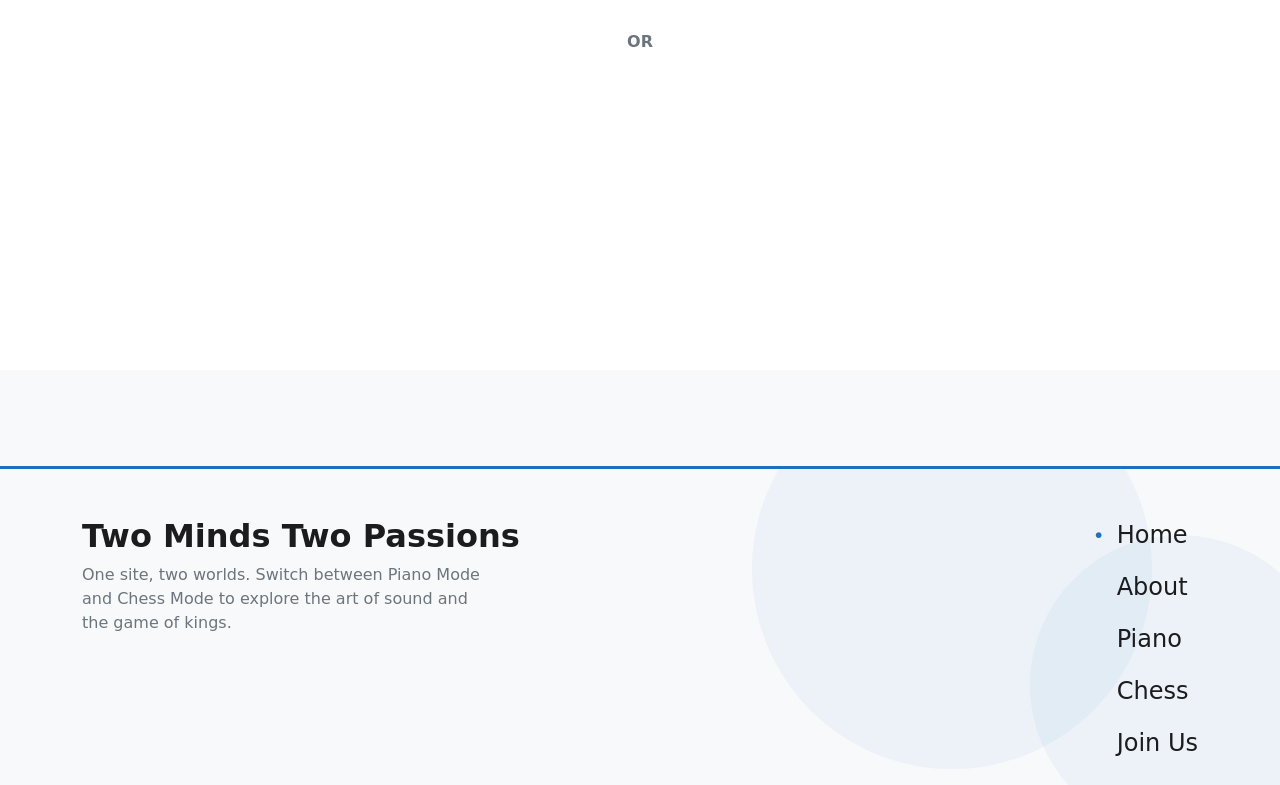
==== commit a2c0ec1c: "fixed error" ====
--- a/index.html
+++ b/index.html
@@ -1,9 +1,5 @@
 <!DOCTYPE html>
-<<<<<<< HEAD
 <html lang="en" data-mode="piano">
-=======
-<html lang="en" data-mode="volleyball">
->>>>>>> ed0e4187f7fa4d004fe62c6fbe5c7f6fba18b86d
 <!-- Jian Yew -->
 <head>
   <meta charset="UTF-8">
@@ -56,17 +52,10 @@
             <div class="hcont p-5 w-100">
               <p class="heye mb-2 text-uppercase fw-bold">Piano</p>
               <h1 class="htit display-4 fw-bold">Two Minds, Two Passions</h1>
-<<<<<<< HEAD
               <p class="hsub lead mt-3">Eighty-eight keys, endless expression. Discover the instrument that
                 rewards patient practice.</p>
               <a href="#hobbies" class="cta btn btn-primary mt-4">
                 <span class="ctat">Explore Piano</span>
-=======
-              <p class="hsub lead mt-3">Six players. One court. Discover the sport that
-                blends power, speed, and teamwork.</p>
-              <a href="#hobbies" class="cta btn btn-primary mt-4">
-                <span class="ctat">Explore Volleyball</span>
->>>>>>> ed0e4187f7fa4d004fe62c6fbe5c7f6fba18b86d
               </a>
             </div>
           </div>
@@ -85,7 +74,6 @@
             <div class="card border-0 shadow-sm p-5 h-100 rounded-4" style="background-color: var(--cardbg);">
               <div class="bclabel position-absolute text-uppercase fw-bold">PIANO</div>
               <div class="d-flex justify-content-center mb-5 mt-4 ps-4">
-<<<<<<< HEAD
                 <img class="rounded-circle object-fit-cover shadow-sm" src="assets/piano_player.jpeg" width="160"
                   height="160">
               </div>
@@ -94,25 +82,11 @@
                 <span class="bckey fw-bold text-uppercase flex-shrink-0">QUOTE</span>
                 <span class="bcsep mx-2">|</span>
                 <span class="fst-italic text-muted">"There's nothing like the silence right before the first note breaks it open."</span>
-=======
-                <img class="rounded-circle object-fit-cover shadow-sm" src="./assets/volleyball_player.jpg" width="160"
-                  height="160">
-              </div>
-              <h3 class="bcname fw-bold mb-4">Maya Torres</h3>
-              <div class="bcrow d-flex align-items-start mb-3">
-                <span class="bckey fw-bold text-uppercase flex-shrink-0">QUOTE</span>
-                <span class="bcsep mx-2">|</span>
-                <span class="fst-italic text-muted">"There's nothing like the silence right before a perfect set turns into a kill."</span>
->>>>>>> ed0e4187f7fa4d004fe62c6fbe5c7f6fba18b86d
               </div>
               <div class="bcrow d-flex align-items-start">
                 <span class="bckey fw-bold text-uppercase flex-shrink-0">EXPLORE</span>
                 <span class="bcsep mx-2">|</span>
-<<<<<<< HEAD
                 <a href="#hobbies" class="fw-bold p-0" style="color: var(--primary);" data-set-mode="piano">Their World</a>
-=======
-                <a href="#hobbies" class="fw-bold p-0" style="color: var(--primary);" data-set-mode="volleyball">Their World</a>
->>>>>>> ed0e4187f7fa4d004fe62c6fbe5c7f6fba18b86d
               </div>
             </div>
           </div>
@@ -153,7 +127,6 @@
         <div class="row g-4 justify-content-center">
           <div class="col-5 reveal">
             <div class="card hcard border-0 h-100 overflow-hidden text-white bg-dark">
-<<<<<<< HEAD
               <img class="card-img object-fit-cover h-100 w-100" src="./assets/piano_hero.jpg">
               <div class="card-img-overlay d-flex flex-column justify-content-end p-5"
                 style="background: linear-gradient(to top, #15324f 0%, #15324ff2 15%, #15324fa6 40%, #00000000 70%);">
@@ -172,25 +145,6 @@
                 <button type="button" class="btn btn-outline-light mt-2 fw-bold w-100" data-set-mode="piano">
                   Enter this World
                 </button></a>
-=======
-              <img class="card-img object-fit-cover h-100 w-100" src="./assets/volleyball_hero.png">
-              <div class="card-img-overlay d-flex flex-column justify-content-end p-5"
-                style="background: linear-gradient(to top, #15324f 0%, #15324ff2 15%, #15324fa6 40%, #00000000 70%);">
-                <h3 class="card-title fw-bold">Volleyball</h3>
-                <p class="card-text mb-4" style="color: #9db6cf;">Fast rallies, explosive jumps, and split-second
-                  teamwork. Volleyball is a sport where every point is earned together.</p>
-                <div class="d-flex gap-2 mb-4 flex-wrap">
-                  <span class="badge rounded-pill py-2 px-3" style="background-color: #2a4f72;">
-                    Team Sport
-                  </span>
-                  <span class="badge rounded-pill py-2 px-3" style="background-color: #2a4f72;">
-                    High Energy
-                  </span>
-                </div>
-                <button type="button" class="btn btn-outline-light mt-2 fw-bold w-100" data-set-mode="volleyball">
-                  Enter this World
-                </button>
->>>>>>> ed0e4187f7fa4d004fe62c6fbe5c7f6fba18b86d
               </div>
             </div>
           </div>
@@ -239,11 +193,7 @@
       <div>
         <h3 class="fw-bold fs-2">Two Minds Two Passions</h3>
         <p class="mb-4 pe-5" style="max-width: 450px;">
-<<<<<<< HEAD
           One site, two worlds. Switch between Piano Mode and Chess Mode to explore the art of sound and the game
-=======
-          One site, two worlds. Switch between Volleyball Mode and Chess Mode to explore the sport of power and the game
->>>>>>> ed0e4187f7fa4d004fe62c6fbe5c7f6fba18b86d
           of kings.
         </p>
       </div>
